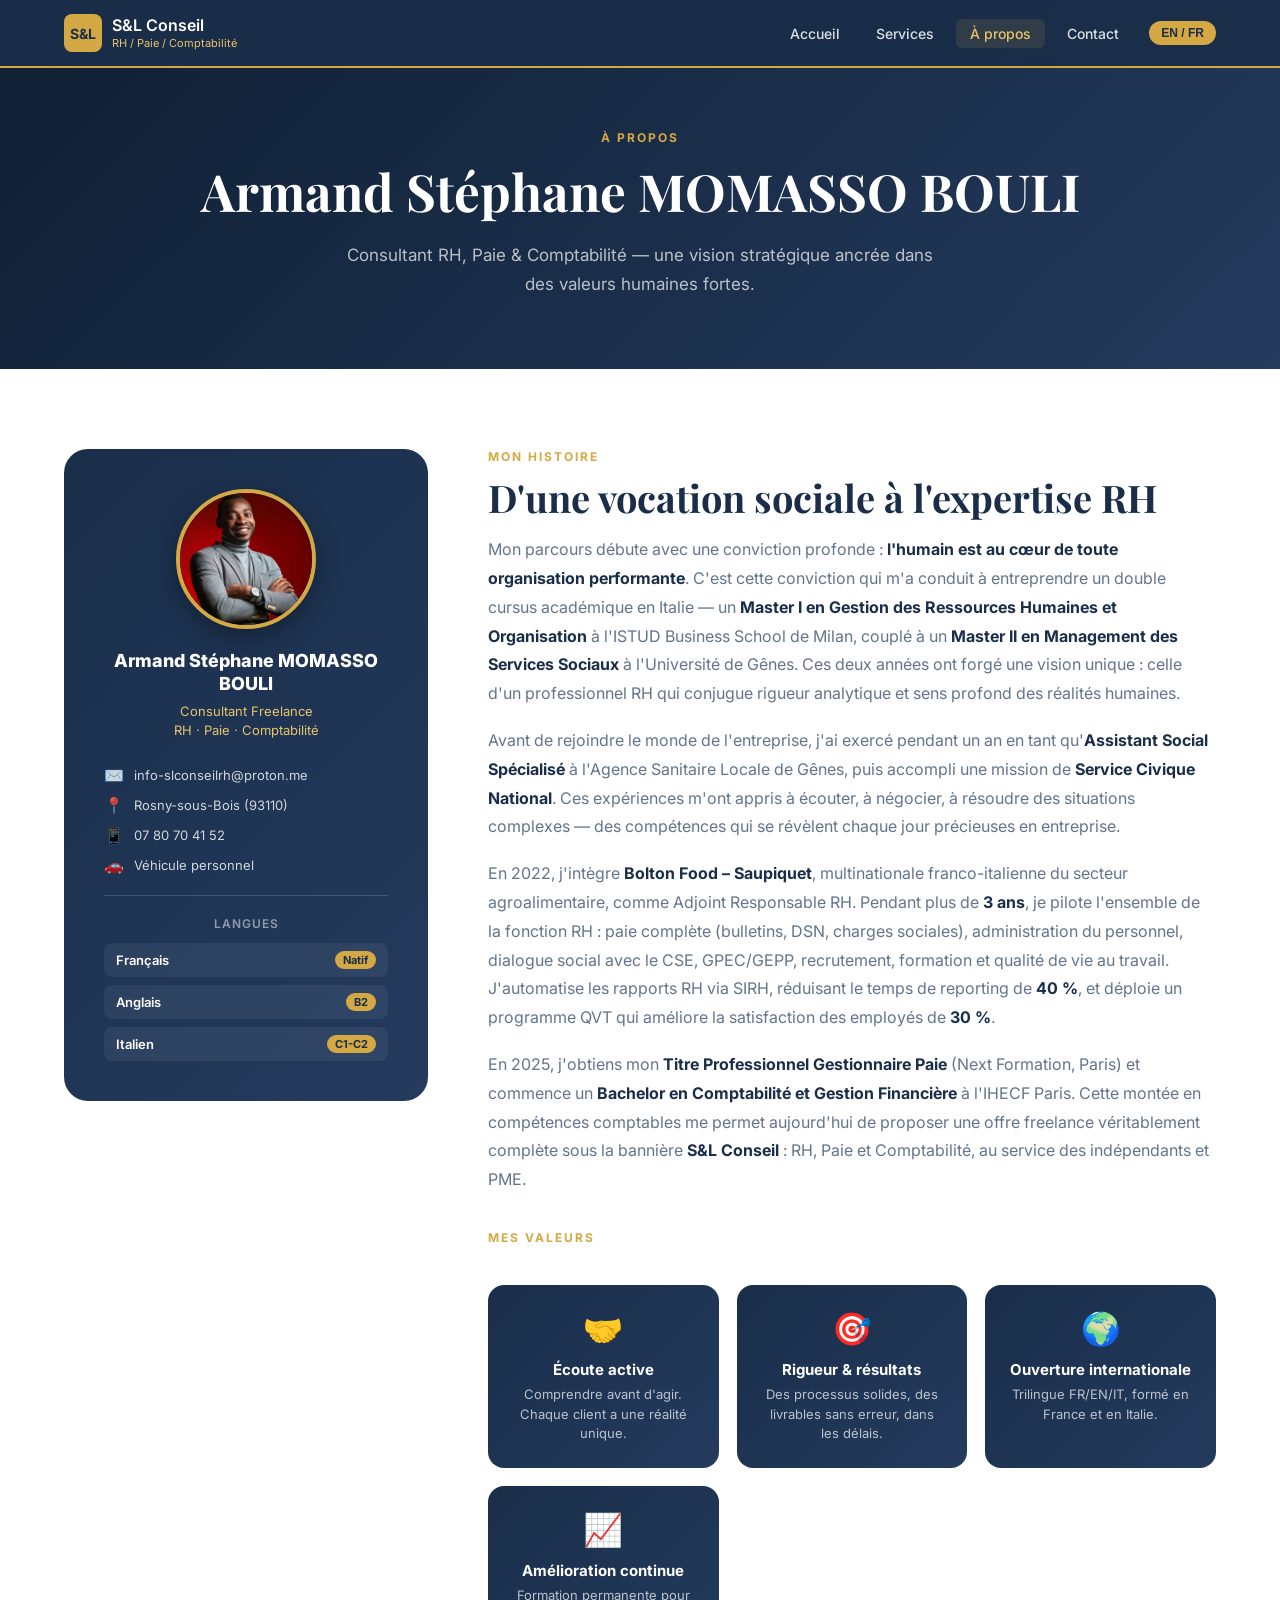
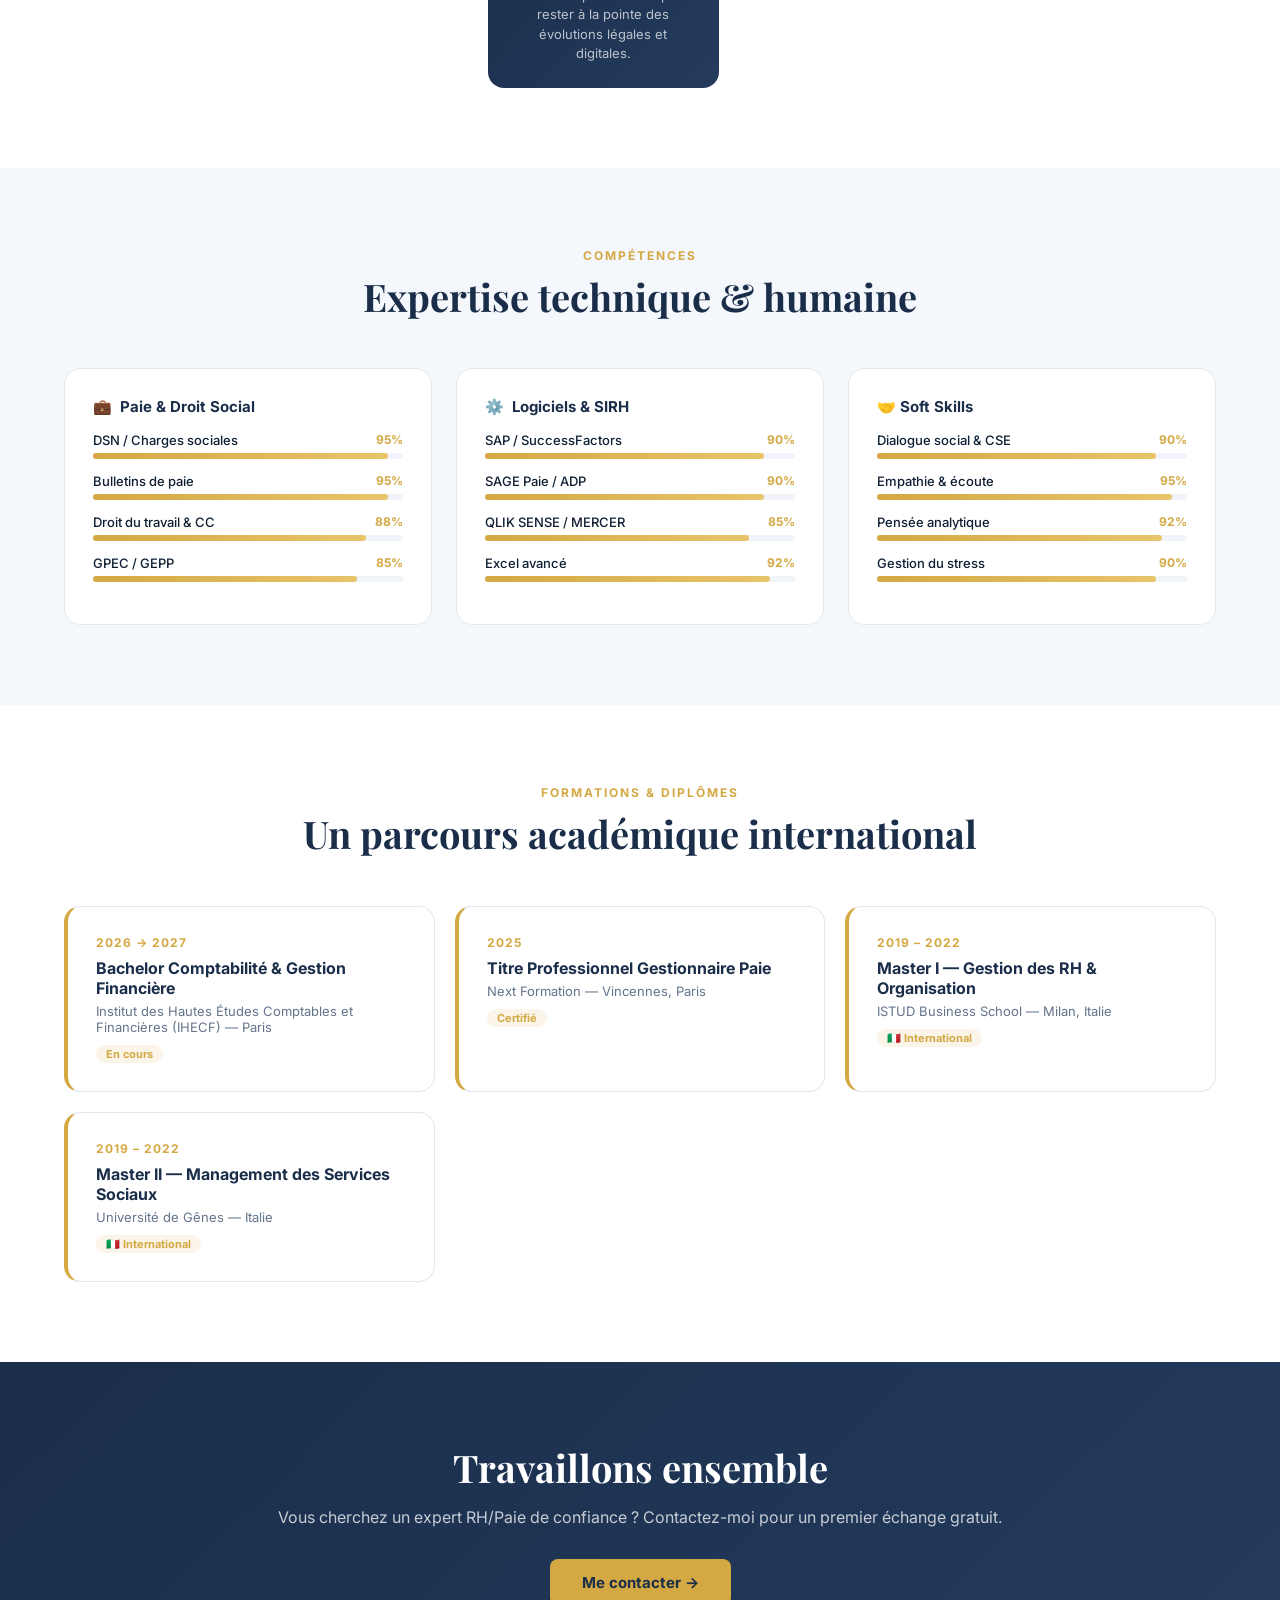
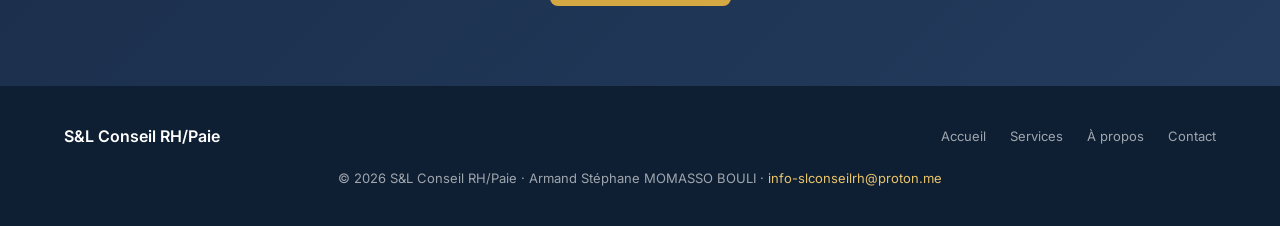
==== a-propos.html @ 19cf4765 "✅ Vérification Google Search Console ajoutée" ====
<!DOCTYPE html>
<html lang="fr">
<head>
  <meta charset="UTF-8" />
  <meta name="viewport" content="width=device-width, initial-scale=1.0" />
  <title>À Propos – Armand Stéphane MOMASSO BOULI | S&L Conseil RH/Paie</title>
  <meta name="description" content="Armand Stéphane MOMASSO BOULI, consultant freelance RH et Paie basé à Rosny-sous-Bois. Parcours international, expertise SIRH, gestion sociale et dialogue syndical. Disponible pour PME et indépendants." />
  <meta name="keywords" content="Armand Stéphane MOMASSO BOULI, consultant RH freelance, expert paie, SIRH, dialogue social, CSE, gestion RH, Rosny-sous-Bois, Île-de-France" />
  <meta name="author" content="Armand Stéphane MOMASSO BOULI" />
    <meta name="google-site-verification" content="6OkVMW998DL7Skp7Ol39t3DmgtOdneUFL4Z6uISbE0w" />
  <meta name="robots" content="index, follow" />
  <link rel="canonical" href="https://sl-conseil-rh-paie.vercel.app/a-propos.html" />
  <meta property="og:title" content="À Propos – Armand Stéphane MOMASSO BOULI | S&L Conseil RH/Paie" />
  <meta property="og:description" content="Consultant freelance RH et Paie, parcours international, expert SIRH et gestion sociale pour PME et indépendants en Île-de-France." />
  <meta property="og:type" content="profile" />
  <meta property="og:url" content="https://sl-conseil-rh-paie.vercel.app/a-propos.html" />
  <meta property="og:locale" content="fr_FR" />
  <link rel="icon" type="image/svg+xml" href="[data-uri]" />
  <link rel="shortcut icon" href="[data-uri]" />
  <link rel="preconnect" href="https://fonts.googleapis.com" />
  <link href="https://fonts.googleapis.com/css2?family=Inter:wght@300;400;500;600;700&family=Playfair+Display:wght@700&display=swap" rel="stylesheet" />
  <style>
    :root {
      --navy:  #1a2e4a; --navy2: #243b5e;
      --gold:  #d4a843; --gold2: #e8c46a;
      --white: #ffffff; --light: #f4f7fb;
      --gray:  #64748b; --dark:  #0f1f33;
    }
    * { margin: 0; padding: 0; box-sizing: border-box; }
    body { font-family: 'Inter', sans-serif; color: var(--dark); background: var(--white); }

    nav {
      position: fixed; top: 0; width: 100%; z-index: 100;
      background: rgba(26,46,74,0.97); backdrop-filter: blur(8px);
      display: flex; align-items: center; justify-content: space-between;
      padding: 0 5%; height: 68px; border-bottom: 2px solid var(--gold);
    }
    .logo { display: flex; align-items: center; gap: 10px; text-decoration: none; }
    .logo-icon {
      width: 38px; height: 38px; background: var(--gold); border-radius: 8px;
      display: flex; align-items: center; justify-content: center;
      font-weight: 700; font-size: 14px; color: var(--navy);
    }
    .logo-text { color: var(--white); font-size: 16px; font-weight: 600; line-height: 1.2; }
    .logo-sub  { color: var(--gold2); font-size: 11px; }
    nav ul { list-style: none; display: flex; gap: 8px; align-items: center; }
    nav ul a {
      color: rgba(255,255,255,0.85); text-decoration: none;
      font-size: 14px; font-weight: 500; padding: 6px 14px; border-radius: 6px; transition: all 0.2s;
    }
    nav ul a:hover, nav ul a.active { color: var(--gold2); background: rgba(212,168,67,0.12); }
    .lang-btn {
      background: var(--gold); color: var(--navy); border: none;
      padding: 5px 12px; border-radius: 20px; font-size: 12px; font-weight: 700;
      cursor: pointer; margin-left: 8px;
    }
    .lang-btn:hover { background: var(--gold2); }

    .page-hero {
      background: linear-gradient(135deg, var(--dark) 0%, var(--navy2) 100%);
      padding: 130px 5% 70px; text-align: center;
    }
    .page-hero-label { color: var(--gold); font-size: 12px; font-weight: 700; letter-spacing: 2px; text-transform: uppercase; margin-bottom: 12px; }
    .page-hero h1 { font-family: 'Playfair Display', serif; font-size: clamp(32px,4vw,52px); color: var(--white); margin-bottom: 16px; }
    .page-hero p  { color: rgba(255,255,255,0.7); font-size: 17px; max-width: 600px; margin: 0 auto; line-height: 1.7; }

    section { padding: 80px 5%; }
    .section-inner { max-width: 1200px; margin: 0 auto; }
    .section-label { color: var(--gold); font-size: 12px; font-weight: 700; letter-spacing: 2px; text-transform: uppercase; margin-bottom: 10px; }
    .section-title { font-family: 'Playfair Display', serif; font-size: clamp(26px,3vw,38px); color: var(--navy); margin-bottom: 14px; line-height: 1.25; }

    /* PROFILE */
    .profile-grid { display: grid; grid-template-columns: 1fr 2fr; gap: 60px; align-items: start; }
    .profile-card {
      background: linear-gradient(135deg, var(--navy), var(--navy2));
      border-radius: 24px; padding: 40px; color: white; text-align: center;
      position: sticky; top: 90px;
    }
    .profile-photo {
      width: 140px; height: 140px; border-radius: 50%;
      object-fit: cover; object-position: top;
      border: 4px solid var(--gold);
      margin: 0 auto 20px; display: block;
      box-shadow: 0 8px 24px rgba(0,0,0,0.35);
    }
    .profile-name { font-size: 18px; font-weight: 800; margin-bottom: 6px; line-height: 1.3; }
    .profile-title { color: var(--gold2); font-size: 13px; margin-bottom: 24px; line-height: 1.5; }
    .contact-item { display: flex; align-items: center; gap: 10px; font-size: 13px; color: rgba(255,255,255,0.8); margin-bottom: 10px; text-align: left; }
    .contact-icon { font-size: 16px; flex-shrink: 0; }
    .divider { border: none; border-top: 1px solid rgba(255,255,255,0.15); margin: 20px 0; }
    .lang-badges { display: flex; flex-direction: column; gap: 8px; }
    .lang-badge { display: flex; justify-content: space-between; align-items: center; background: rgba(255,255,255,0.06); border-radius: 8px; padding: 8px 12px; }
    .lang-name { font-size: 13px; font-weight: 600; }
    .lang-level { font-size: 11px; background: var(--gold); color: var(--navy); padding: 2px 8px; border-radius: 10px; font-weight: 700; }

    /* PARCOURS */
    .bio { font-size: 16px; color: var(--gray); line-height: 1.8; margin-bottom: 36px; }
    .bio strong { color: var(--navy); }
    .bio p { margin-bottom: 18px; }

    .parcours-cards { display: grid; grid-template-columns: 1fr 1fr; gap: 20px; margin-bottom: 36px; }
    .pc-item {
      background: var(--light); border-radius: 14px; padding: 22px;
      border: 1px solid #e2e8f0; border-left: 4px solid var(--gold);
      transition: all 0.3s;
    }
    .pc-item:hover { transform: translateY(-3px); box-shadow: 0 10px 28px rgba(26,46,74,0.1); }
    .pc-year { font-size: 12px; color: var(--gold); font-weight: 700; text-transform: uppercase; letter-spacing: 1px; margin-bottom: 6px; }
    .pc-role { font-size: 15px; font-weight: 700; color: var(--navy); margin-bottom: 4px; }
    .pc-company { font-size: 13px; color: var(--gray); margin-bottom: 10px; }
    .pc-points { list-style: none; }
    .pc-points li { font-size: 13px; color: var(--gray); line-height: 1.6; padding: 3px 0; display: flex; gap: 8px; }
    .pc-points li::before { content: "✦"; color: var(--gold); flex-shrink: 0; font-size: 10px; margin-top: 4px; }
    .pc-tags { display: flex; flex-wrap: wrap; gap: 6px; margin-top: 10px; }
    .pc-tag { background: rgba(26,46,74,0.07); color: var(--navy); padding: 3px 10px; border-radius: 10px; font-size: 11px; font-weight: 600; }

    /* VALEURS */
    .valeurs-grid { display: grid; grid-template-columns: repeat(auto-fit, minmax(200px,1fr)); gap: 18px; margin-top: 40px; }
    .valeur-card {
      background: linear-gradient(135deg, var(--navy), var(--navy2));
      border-radius: 16px; padding: 24px; color: white; text-align: center;
    }
    .valeur-icon { font-size: 32px; margin-bottom: 12px; }
    .valeur-title { font-size: 15px; font-weight: 700; margin-bottom: 6px; }
    .valeur-desc { font-size: 13px; color: rgba(255,255,255,0.7); line-height: 1.5; }

    /* SKILLS */
    .skills-section { background: var(--light); }
    .skills-grid { display: grid; grid-template-columns: repeat(auto-fit, minmax(260px,1fr)); gap: 24px; margin-top: 48px; }
    .skill-group { background: var(--white); border-radius: 16px; padding: 28px; border: 1px solid #e2e8f0; }
    .sg-title { font-size: 15px; font-weight: 700; color: var(--navy); margin-bottom: 16px; display: flex; align-items: center; gap: 8px; }
    .skill-item { margin-bottom: 14px; }
    .skill-name { font-size: 13px; font-weight: 500; color: var(--dark); margin-bottom: 5px; display: flex; justify-content: space-between; }
    .skill-pct  { font-size: 12px; color: var(--gold); font-weight: 700; }
    .skill-bar-wrap { background: #f0f4f8; border-radius: 6px; height: 6px; }
    .skill-bar { height: 6px; border-radius: 6px; background: linear-gradient(90deg, var(--gold), var(--gold2)); }

    /* EDUCATION */
    .edu-grid { display: grid; grid-template-columns: repeat(auto-fit, minmax(300px,1fr)); gap: 20px; margin-top: 48px; }
    .edu-card {
      background: var(--white); border-radius: 16px; padding: 28px;
      border: 1px solid #e2e8f0; border-left: 4px solid var(--gold); transition: all 0.3s;
    }
    .edu-card:hover { box-shadow: 0 12px 32px rgba(26,46,74,0.1); transform: translateY(-3px); }
    .edu-date   { font-size: 12px; color: var(--gold); font-weight: 700; text-transform: uppercase; letter-spacing: 1px; margin-bottom: 8px; }
    .edu-degree { font-size: 16px; font-weight: 700; color: var(--navy); margin-bottom: 5px; }
    .edu-school { font-size: 13px; color: var(--gray); }
    .edu-badge  { display: inline-block; margin-top: 10px; background: rgba(212,168,67,0.12); color: var(--gold); padding: 2px 10px; border-radius: 10px; font-size: 11px; font-weight: 700; }

    .cta-band { background: linear-gradient(135deg, var(--navy), var(--navy2)); text-align: center; padding: 80px 5%; }
    .cta-band h2 { font-family: 'Playfair Display', serif; font-size: clamp(26px,3vw,38px); color: var(--white); margin-bottom: 14px; }
    .cta-band p  { color: rgba(255,255,255,0.75); font-size: 16px; margin-bottom: 32px; }
    .btn-primary { background: var(--gold); color: var(--navy); padding: 14px 32px; border-radius: 8px; font-weight: 700; font-size: 15px; text-decoration: none; transition: all 0.2s; display: inline-block; }
    .btn-primary:hover { background: var(--gold2); transform: translateY(-2px); }

    footer { background: var(--dark); color: rgba(255,255,255,0.6); padding: 40px 5%; text-align: center; font-size: 13px; }
    footer a { color: var(--gold2); text-decoration: none; }
    .footer-top { display: flex; justify-content: space-between; align-items: center; flex-wrap: wrap; gap: 16px; margin-bottom: 24px; }
    .footer-links { display: flex; gap: 24px; }
    .footer-links a { color: rgba(255,255,255,0.6); text-decoration: none; transition: color 0.2s; }
    .footer-links a:hover { color: var(--gold2); }

    body.en [data-fr] { display: none; }
    body.fr [data-en] { display: none; }

    @media (max-width: 768px) {
      .profile-grid { grid-template-columns: 1fr; }
      .profile-card { position: static; }
      .parcours-cards { grid-template-columns: 1fr; }
      nav ul { gap: 2px; }
      nav ul a { font-size: 12px; padding: 5px 8px; }
    }
  </style>
</head>
<body class="fr">

<nav>
  <a href="index.html" class="logo">
    <div class="logo-icon">S&L</div>
    <div>
      <div class="logo-text">S&L Conseil</div>
      <div class="logo-sub">RH / Paie / Comptabilité</div>
    </div>
  </a>
  <ul>
    <li><a href="index.html"><span data-fr>Accueil</span><span data-en>Home</span></a></li>
    <li><a href="services.html">Services</a></li>
    <li><a href="a-propos.html" class="active"><span data-fr>À propos</span><span data-en>About</span></a></li>
    <li><a href="contact.html">Contact</a></li>
    <li><button class="lang-btn" onclick="toggleLang()">EN / FR</button></li>
  </ul>
</nav>

<div class="page-hero">
  <div class="page-hero-label"><span data-fr>À propos</span><span data-en>About</span></div>
  <h1>Armand Stéphane MOMASSO BOULI</h1>
  <p>
    <span data-fr>Consultant RH, Paie & Comptabilité — une vision stratégique ancrée dans des valeurs humaines fortes.</span>
    <span data-en>HR, Payroll & Accounting Consultant — a strategic vision grounded in strong human values.</span>
  </p>
</div>

<!-- PROFIL + PARCOURS -->
<section>
  <div class="section-inner">
    <div class="profile-grid">

      <!-- CARTE PROFIL -->
      <div class="profile-card">
        <img src="[data-uri]" alt="Armand Stéphane MOMASSO BOULI" class="profile-photo" />
        <div class="profile-name">Armand Stéphane MOMASSO BOULI</div>
        <div class="profile-title">
          <span data-fr>Consultant Freelance<br/>RH · Paie · Comptabilité</span>
          <span data-en>Freelance Consultant<br/>HR · Payroll · Accounting</span>
        </div>
        <div class="contact-item"><span class="contact-icon">✉️</span>info-slconseilrh@proton.me</div>
        <div class="contact-item"><span class="contact-icon">📍</span>Rosny-sous-Bois (93110)</div>
        <div class="contact-item"><span class="contact-icon">📱</span>07 80 70 41 52</div>
        <div class="contact-item"><span class="contact-icon">🚗</span><span data-fr>Véhicule personnel</span><span data-en>Own vehicle</span></div>
        <hr class="divider"/>
        <div style="font-size:12px; color:rgba(255,255,255,0.5); margin-bottom:12px; font-weight:600; letter-spacing:1px; text-transform:uppercase;">
          <span data-fr>Langues</span><span data-en>Languages</span>
        </div>
        <div class="lang-badges">
          <div class="lang-badge"><span class="lang-name">Français</span><span class="lang-level">Natif</span></div>
          <div class="lang-badge"><span class="lang-name">Anglais</span><span class="lang-level">B2</span></div>
          <div class="lang-badge"><span class="lang-name">Italien</span><span class="lang-level">C1-C2</span></div>
        </div>
      </div>

      <!-- CONTENU DROIT -->
      <div>
        <div class="section-label"><span data-fr>Mon histoire</span><span data-en>My story</span></div>
        <h2 class="section-title">
          <span data-fr>D'une vocation sociale à l'expertise RH</span>
          <span data-en>From a social vocation to HR expertise</span>
        </h2>

        <div class="bio">
          <span data-fr>
            <p>Mon parcours débute avec une conviction profonde : <strong>l'humain est au cœur de toute organisation performante</strong>. C'est cette conviction qui m'a conduit à entreprendre un double cursus académique en Italie — un <strong>Master I en Gestion des Ressources Humaines et Organisation</strong> à l'ISTUD Business School de Milan, couplé à un <strong>Master II en Management des Services Sociaux</strong> à l'Université de Gênes. Ces deux années ont forgé une vision unique : celle d'un professionnel RH qui conjugue rigueur analytique et sens profond des réalités humaines.</p>
            <p>Avant de rejoindre le monde de l'entreprise, j'ai exercé pendant un an en tant qu'<strong>Assistant Social Spécialisé</strong> à l'Agence Sanitaire Locale de Gênes, puis accompli une mission de <strong>Service Civique National</strong>. Ces expériences m'ont appris à écouter, à négocier, à résoudre des situations complexes — des compétences qui se révèlent chaque jour précieuses en entreprise.</p>
            <p>En 2022, j'intègre <strong>Bolton Food – Saupiquet</strong>, multinationale franco-italienne du secteur agroalimentaire, comme Adjoint Responsable RH. Pendant plus de <strong>3 ans</strong>, je pilote l'ensemble de la fonction RH : paie complète (bulletins, DSN, charges sociales), administration du personnel, dialogue social avec le CSE, GPEC/GEPP, recrutement, formation et qualité de vie au travail. J'automatise les rapports RH via SIRH, réduisant le temps de reporting de <strong>40 %</strong>, et déploie un programme QVT qui améliore la satisfaction des employés de <strong>30 %</strong>.</p>
            <p>En 2025, j'obtiens mon <strong>Titre Professionnel Gestionnaire Paie</strong> (Next Formation, Paris) et commence un <strong>Bachelor en Comptabilité et Gestion Financière</strong> à l'IHECF Paris. Cette montée en compétences comptables me permet aujourd'hui de proposer une offre freelance véritablement complète sous la bannière <strong>S&L Conseil</strong> : RH, Paie et Comptabilité, au service des indépendants et PME.</p>
          </span>
          <span data-en>
            <p>My journey begins with a deep conviction: <strong>people are at the heart of every high-performing organisation</strong>. This belief led me to pursue a dual academic programme in Italy — a <strong>Master I in Human Resources Management and Organisation</strong> at ISTUD Business School in Milan, alongside a <strong>Master II in Social Services Management</strong> at the University of Genoa. These years forged a unique perspective: that of an HR professional who combines analytical rigour with a profound understanding of human realities.</p>
            <p>Before entering the corporate world, I spent a year as a <strong>Specialised Social Worker</strong> at the Local Health Agency in Genoa, then completed a <strong>National Civil Service</strong> mission. These experiences taught me to listen, negotiate and resolve complex situations — skills that prove invaluable every day in business.</p>
            <p>In 2022, I joined <strong>Bolton Food – Saupiquet</strong>, a Franco-Italian food industry multinational, as Deputy HR Manager. For over <strong>3 years</strong>, I oversaw the full HR function: payroll (payslips, DSN, social charges), HR administration, social dialogue with the CSE, GPEC/GEPP, recruitment, training and quality of work life. I automated HR reports via HRIS, reducing reporting time by <strong>40%</strong>, and deployed a QWL programme that improved employee satisfaction by <strong>30%</strong>.</p>
            <p>In 2025, I obtained my <strong>Professional Payroll Manager Title</strong> (Next Formation, Paris) and began a <strong>Bachelor in Accounting and Financial Management</strong> at IHECF Paris. This accounting expertise now enables me to offer a truly comprehensive freelance service under the <strong>S&L Conseil</strong> banner: HR, Payroll and Accounting, at the service of independents and SMEs.</p>
          </span>
        </div>

        <!-- VALEURS -->
        <div class="section-label" style="margin-bottom:16px;"><span data-fr>Mes valeurs</span><span data-en>My values</span></div>
        <div class="valeurs-grid">
          <div class="valeur-card">
            <div class="valeur-icon">🤝</div>
            <div class="valeur-title"><span data-fr>Écoute active</span><span data-en>Active listening</span></div>
            <div class="valeur-desc"><span data-fr>Comprendre avant d'agir. Chaque client a une réalité unique.</span><span data-en>Understand before acting. Every client has a unique reality.</span></div>
          </div>
          <div class="valeur-card">
            <div class="valeur-icon">🎯</div>
            <div class="valeur-title"><span data-fr>Rigueur & résultats</span><span data-en>Rigour & results</span></div>
            <div class="valeur-desc"><span data-fr>Des processus solides, des livrables sans erreur, dans les délais.</span><span data-en>Robust processes, error-free deliverables, on time.</span></div>
          </div>
          <div class="valeur-card">
            <div class="valeur-icon">🌍</div>
            <div class="valeur-title"><span data-fr>Ouverture internationale</span><span data-en>International openness</span></div>
            <div class="valeur-desc"><span data-fr>Trilingue FR/EN/IT, formé en France et en Italie.</span><span data-en>Trilingual FR/EN/IT, trained in France and Italy.</span></div>
          </div>
          <div class="valeur-card">
            <div class="valeur-icon">📈</div>
            <div class="valeur-title"><span data-fr>Amélioration continue</span><span data-en>Continuous improvement</span></div>
            <div class="valeur-desc"><span data-fr>Formation permanente pour rester à la pointe des évolutions légales et digitales.</span><span data-en>Ongoing training to stay ahead of legal and digital developments.</span></div>
          </div>
        </div>
      </div>
    </div>
  </div>
</section>

<!-- COMPÉTENCES -->
<section class="skills-section">
  <div class="section-inner">
    <div style="text-align:center; margin-bottom:0;">
      <div class="section-label"><span data-fr>Compétences</span><span data-en>Skills</span></div>
      <h2 class="section-title" style="text-align:center;">
        <span data-fr>Expertise technique & humaine</span>
        <span data-en>Technical & human expertise</span>
      </h2>
    </div>
    <div class="skills-grid">
      <div class="skill-group">
        <div class="sg-title">💼 <span data-fr>Paie & Droit Social</span><span data-en>Payroll & Labour Law</span></div>
        <div class="skill-item">
          <div class="skill-name"><span>DSN / Charges sociales</span><span class="skill-pct">95%</span></div>
          <div class="skill-bar-wrap"><div class="skill-bar" style="width:95%"></div></div>
        </div>
        <div class="skill-item">
          <div class="skill-name"><span><span data-fr>Bulletins de paie</span><span data-en>Payslips</span></span><span class="skill-pct">95%</span></div>
          <div class="skill-bar-wrap"><div class="skill-bar" style="width:95%"></div></div>
        </div>
        <div class="skill-item">
          <div class="skill-name"><span><span data-fr>Droit du travail & CC</span><span data-en>Labour law & CBA</span></span><span class="skill-pct">88%</span></div>
          <div class="skill-bar-wrap"><div class="skill-bar" style="width:88%"></div></div>
        </div>
        <div class="skill-item">
          <div class="skill-name"><span>GPEC / GEPP</span><span class="skill-pct">85%</span></div>
          <div class="skill-bar-wrap"><div class="skill-bar" style="width:85%"></div></div>
        </div>
      </div>
      <div class="skill-group">
        <div class="sg-title">⚙️ <span data-fr>Logiciels & SIRH</span><span data-en>Software & HRIS</span></div>
        <div class="skill-item">
          <div class="skill-name"><span>SAP / SuccessFactors</span><span class="skill-pct">90%</span></div>
          <div class="skill-bar-wrap"><div class="skill-bar" style="width:90%"></div></div>
        </div>
        <div class="skill-item">
          <div class="skill-name"><span>SAGE Paie / ADP</span><span class="skill-pct">90%</span></div>
          <div class="skill-bar-wrap"><div class="skill-bar" style="width:90%"></div></div>
        </div>
        <div class="skill-item">
          <div class="skill-name"><span>QLIK SENSE / MERCER</span><span class="skill-pct">85%</span></div>
          <div class="skill-bar-wrap"><div class="skill-bar" style="width:85%"></div></div>
        </div>
        <div class="skill-item">
          <div class="skill-name"><span>Excel <span data-fr>avancé</span><span data-en>advanced</span></span><span class="skill-pct">92%</span></div>
          <div class="skill-bar-wrap"><div class="skill-bar" style="width:92%"></div></div>
        </div>
      </div>
      <div class="skill-group">
        <div class="sg-title">🤝 Soft Skills</div>
        <div class="skill-item">
          <div class="skill-name"><span><span data-fr>Dialogue social & CSE</span><span data-en>Social dialogue & CSE</span></span><span class="skill-pct">90%</span></div>
          <div class="skill-bar-wrap"><div class="skill-bar" style="width:90%"></div></div>
        </div>
        <div class="skill-item">
          <div class="skill-name"><span><span data-fr>Empathie & écoute</span><span data-en>Empathy & listening</span></span><span class="skill-pct">95%</span></div>
          <div class="skill-bar-wrap"><div class="skill-bar" style="width:95%"></div></div>
        </div>
        <div class="skill-item">
          <div class="skill-name"><span><span data-fr>Pensée analytique</span><span data-en>Analytical thinking</span></span><span class="skill-pct">92%</span></div>
          <div class="skill-bar-wrap"><div class="skill-bar" style="width:92%"></div></div>
        </div>
        <div class="skill-item">
          <div class="skill-name"><span><span data-fr>Gestion du stress</span><span data-en>Stress management</span></span><span class="skill-pct">90%</span></div>
          <div class="skill-bar-wrap"><div class="skill-bar" style="width:90%"></div></div>
        </div>
      </div>
    </div>
  </div>
</section>

<!-- FORMATIONS -->
<section>
  <div class="section-inner">
    <div style="text-align:center; margin-bottom:0;">
      <div class="section-label"><span data-fr>Formations & Diplômes</span><span data-en>Education & Qualifications</span></div>
      <h2 class="section-title" style="text-align:center;">
        <span data-fr>Un parcours académique international</span>
        <span data-en>An international academic background</span>
      </h2>
    </div>
    <div class="edu-grid">
      <div class="edu-card">
        <div class="edu-date">2026 → 2027</div>
        <div class="edu-degree"><span data-fr>Bachelor Comptabilité & Gestion Financière</span><span data-en>Bachelor in Accounting & Financial Management</span></div>
        <div class="edu-school">Institut des Hautes Études Comptables et Financières (IHECF) — Paris</div>
        <div class="edu-badge"><span data-fr>En cours</span><span data-en>In progress</span></div>
      </div>
      <div class="edu-card">
        <div class="edu-date">2025</div>
        <div class="edu-degree"><span data-fr>Titre Professionnel Gestionnaire Paie</span><span data-en>Professional Payroll Manager Title</span></div>
        <div class="edu-school">Next Formation — Vincennes, Paris</div>
        <div class="edu-badge"><span data-fr>Certifié</span><span data-en>Certified</span></div>
      </div>
      <div class="edu-card">
        <div class="edu-date">2019 – 2022</div>
        <div class="edu-degree"><span data-fr>Master I — Gestion des RH & Organisation</span><span data-en>Master I — HR Management & Organisation</span></div>
        <div class="edu-school">ISTUD Business School — Milan, Italie</div>
        <div class="edu-badge">🇮🇹 International</div>
      </div>
      <div class="edu-card">
        <div class="edu-date">2019 – 2022</div>
        <div class="edu-degree"><span data-fr>Master II — Management des Services Sociaux</span><span data-en>Master II — Social Services Management</span></div>
        <div class="edu-school"><span data-fr>Université de Gênes — Italie</span><span data-en>University of Genoa — Italy</span></div>
        <div class="edu-badge">🇮🇹 International</div>
      </div>
    </div>
  </div>
</section>

<div class="cta-band">
  <h2><span data-fr>Travaillons ensemble</span><span data-en>Let's work together</span></h2>
  <p><span data-fr>Vous cherchez un expert RH/Paie de confiance ? Contactez-moi pour un premier échange gratuit.</span><span data-en>Looking for a trusted HR/Payroll expert? Contact me for a free initial consultation.</span></p>
  <a href="contact.html" class="btn-primary"><span data-fr>Me contacter →</span><span data-en>Contact me →</span></a>
</div>

<footer>
  <div class="section-inner" style="max-width:1200px; margin:0 auto;">
    <div class="footer-top">
      <div style="color:var(--white); font-weight:600; font-size:16px;">S&L Conseil RH/Paie</div>
      <div class="footer-links">
        <a href="index.html"><span data-fr>Accueil</span><span data-en>Home</span></a>
        <a href="services.html">Services</a>
        <a href="a-propos.html"><span data-fr>À propos</span><span data-en>About</span></a>
        <a href="contact.html">Contact</a>
      </div>
    </div>
    <div>© 2026 S&L Conseil RH/Paie · Armand Stéphane MOMASSO BOULI · <a href="mailto:info-slconseilrh@proton.me">info-slconseilrh@proton.me</a></div>
  </div>
</footer>

<script>
  function toggleLang() {
    document.body.classList.toggle('en');
    document.body.classList.toggle('fr');
  }
</script>
</body>
</html>
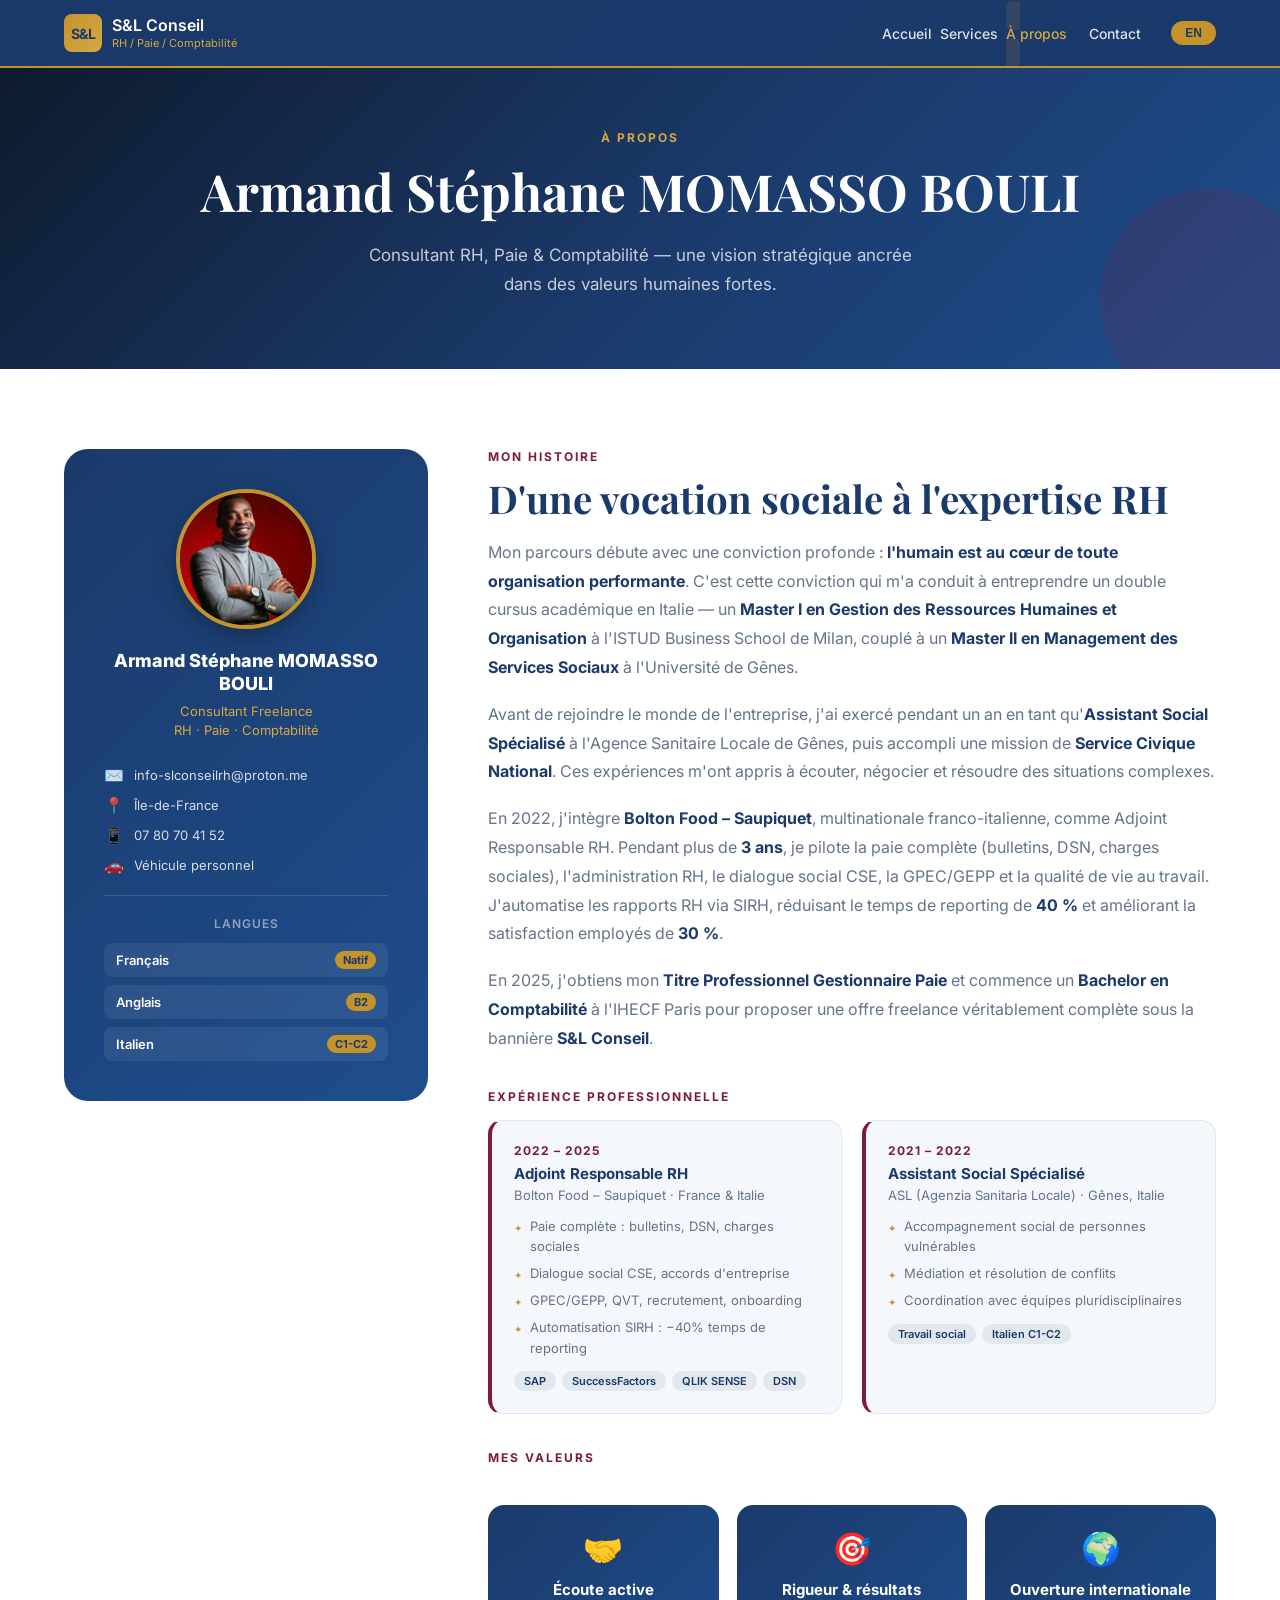
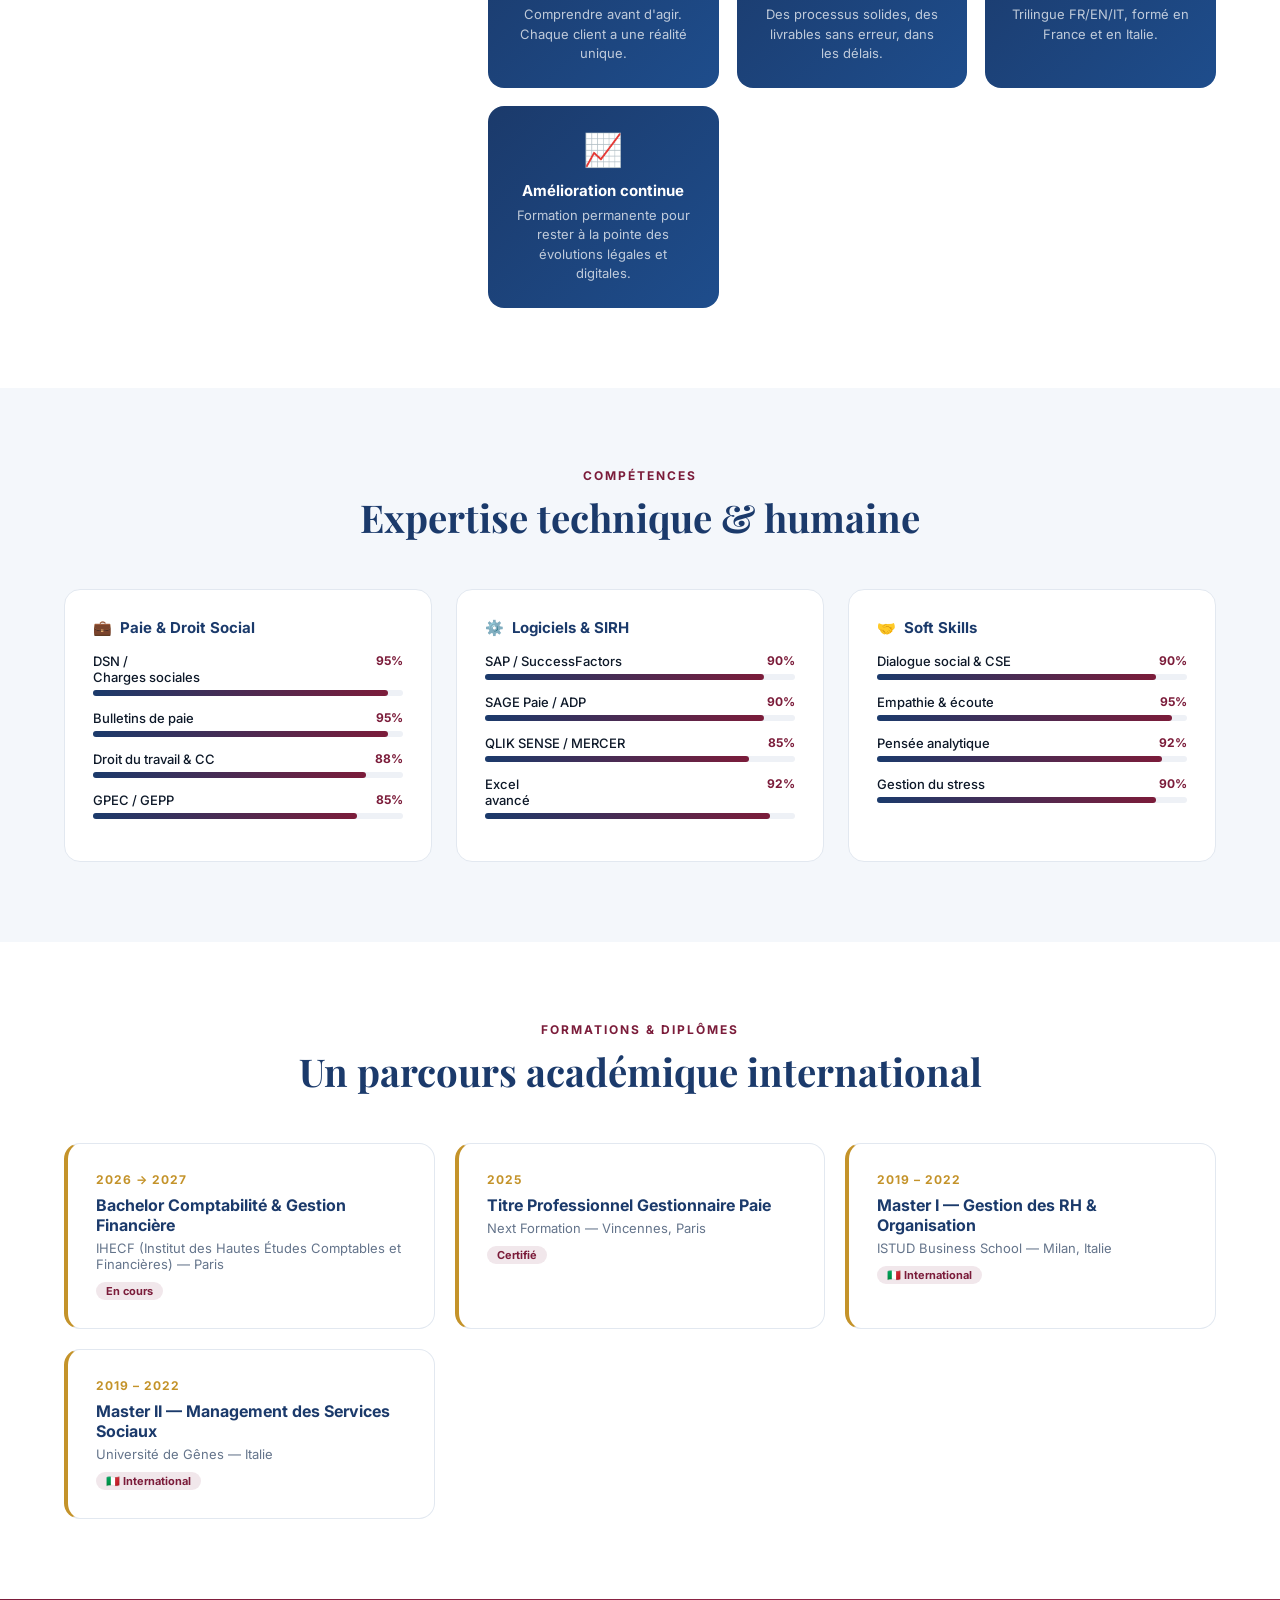
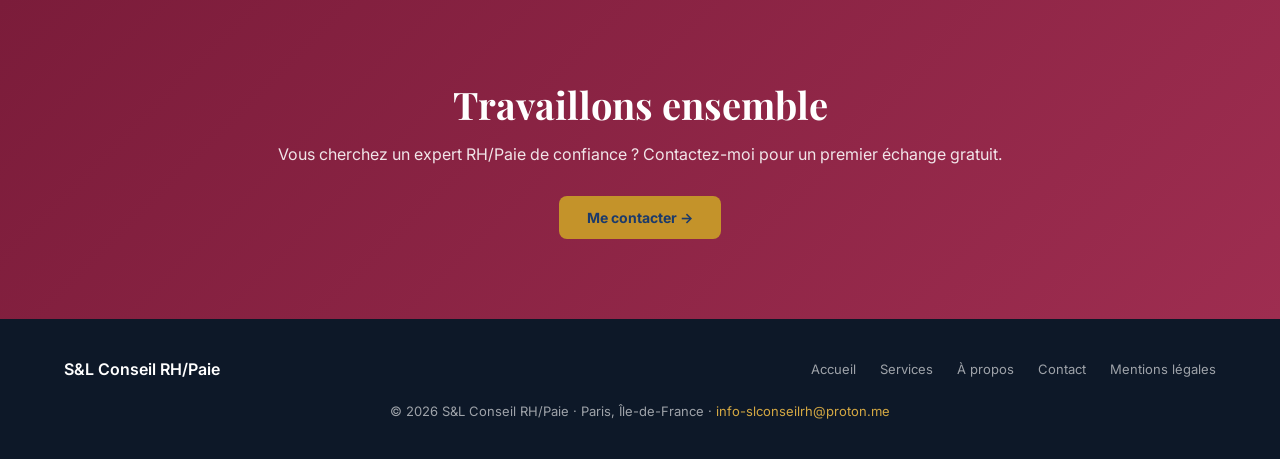
==== commit f6954a4b: "Refonte complète : palette bleu/bordeaux/or, architecture CSS/JS partagée - Nouvelle palette profess" ====
--- a/a-propos.html
+++ b/a-propos.html
@@ -4,76 +4,29 @@
   <meta charset="UTF-8" />
   <meta name="viewport" content="width=device-width, initial-scale=1.0" />
   <title>À Propos – Armand Stéphane MOMASSO BOULI | S&L Conseil RH/Paie</title>
-  <meta name="description" content="Armand Stéphane MOMASSO BOULI, consultant freelance RH et Paie basé à Rosny-sous-Bois. Parcours international, expertise SIRH, gestion sociale et dialogue syndical. Disponible pour PME et indépendants." />
-  <meta name="keywords" content="Armand Stéphane MOMASSO BOULI, consultant RH freelance, expert paie, SIRH, dialogue social, CSE, gestion RH, Rosny-sous-Bois, Île-de-France" />
+  <meta name="description" content="Armand Stéphane MOMASSO BOULI, consultant freelance RH et Paie basé en Île-de-France. Parcours international, expertise SIRH, gestion sociale et dialogue syndical." />
+  <meta name="keywords" content="Armand Stéphane MOMASSO BOULI, consultant RH freelance, expert paie, SIRH, dialogue social, CSE, gestion RH, Île-de-France" />
   <meta name="author" content="Armand Stéphane MOMASSO BOULI" />
-    <meta name="google-site-verification" content="6OkVMW998DL7Skp7Ol39t3DmgtOdneUFL4Z6uISbE0w" />
+  <meta name="google-site-verification" content="6OkVMW998DL7Skp7Ol39t3DmgtOdneUFL4Z6uISbE0w" />
   <meta name="robots" content="index, follow" />
   <link rel="canonical" href="https://sl-conseil-rh-paie.vercel.app/a-propos.html" />
   <meta property="og:title" content="À Propos – Armand Stéphane MOMASSO BOULI | S&L Conseil RH/Paie" />
   <meta property="og:description" content="Consultant freelance RH et Paie, parcours international, expert SIRH et gestion sociale pour PME et indépendants en Île-de-France." />
   <meta property="og:type" content="profile" />
   <meta property="og:url" content="https://sl-conseil-rh-paie.vercel.app/a-propos.html" />
+  <meta property="og:image" content="https://sl-conseil-rh-paie.vercel.app/armand.jpg" />
   <meta property="og:locale" content="fr_FR" />
-  <link rel="icon" type="image/svg+xml" href="[data-uri]" />
-  <link rel="shortcut icon" href="[data-uri]" />
+  <link rel="icon" type="image/svg+xml" href="[data-uri]" />
   <link rel="preconnect" href="https://fonts.googleapis.com" />
+  <link rel="preconnect" href="https://fonts.gstatic.com" crossorigin />
   <link href="https://fonts.googleapis.com/css2?family=Inter:wght@300;400;500;600;700&family=Playfair+Display:wght@700&display=swap" rel="stylesheet" />
+  <link rel="stylesheet" href="style.css" />
   <style>
-    :root {
-      --navy:  #1a2e4a; --navy2: #243b5e;
-      --gold:  #d4a843; --gold2: #e8c46a;
-      --white: #ffffff; --light: #f4f7fb;
-      --gray:  #64748b; --dark:  #0f1f33;
-    }
-    * { margin: 0; padding: 0; box-sizing: border-box; }
-    body { font-family: 'Inter', sans-serif; color: var(--dark); background: var(--white); }
-
-    nav {
-      position: fixed; top: 0; width: 100%; z-index: 100;
-      background: rgba(26,46,74,0.97); backdrop-filter: blur(8px);
-      display: flex; align-items: center; justify-content: space-between;
-      padding: 0 5%; height: 68px; border-bottom: 2px solid var(--gold);
-    }
-    .logo { display: flex; align-items: center; gap: 10px; text-decoration: none; }
-    .logo-icon {
-      width: 38px; height: 38px; background: var(--gold); border-radius: 8px;
-      display: flex; align-items: center; justify-content: center;
-      font-weight: 700; font-size: 14px; color: var(--navy);
-    }
-    .logo-text { color: var(--white); font-size: 16px; font-weight: 600; line-height: 1.2; }
-    .logo-sub  { color: var(--gold2); font-size: 11px; }
-    nav ul { list-style: none; display: flex; gap: 8px; align-items: center; }
-    nav ul a {
-      color: rgba(255,255,255,0.85); text-decoration: none;
-      font-size: 14px; font-weight: 500; padding: 6px 14px; border-radius: 6px; transition: all 0.2s;
-    }
-    nav ul a:hover, nav ul a.active { color: var(--gold2); background: rgba(212,168,67,0.12); }
-    .lang-btn {
-      background: var(--gold); color: var(--navy); border: none;
-      padding: 5px 12px; border-radius: 20px; font-size: 12px; font-weight: 700;
-      cursor: pointer; margin-left: 8px;
-    }
-    .lang-btn:hover { background: var(--gold2); }
-
-    .page-hero {
-      background: linear-gradient(135deg, var(--dark) 0%, var(--navy2) 100%);
-      padding: 130px 5% 70px; text-align: center;
-    }
-    .page-hero-label { color: var(--gold); font-size: 12px; font-weight: 700; letter-spacing: 2px; text-transform: uppercase; margin-bottom: 12px; }
-    .page-hero h1 { font-family: 'Playfair Display', serif; font-size: clamp(32px,4vw,52px); color: var(--white); margin-bottom: 16px; }
-    .page-hero p  { color: rgba(255,255,255,0.7); font-size: 17px; max-width: 600px; margin: 0 auto; line-height: 1.7; }
-
-    section { padding: 80px 5%; }
-    .section-inner { max-width: 1200px; margin: 0 auto; }
-    .section-label { color: var(--gold); font-size: 12px; font-weight: 700; letter-spacing: 2px; text-transform: uppercase; margin-bottom: 10px; }
-    .section-title { font-family: 'Playfair Display', serif; font-size: clamp(26px,3vw,38px); color: var(--navy); margin-bottom: 14px; line-height: 1.25; }
-
-    /* PROFILE */
+    /* ── PROFIL ── */
     .profile-grid { display: grid; grid-template-columns: 1fr 2fr; gap: 60px; align-items: start; }
     .profile-card {
-      background: linear-gradient(135deg, var(--navy), var(--navy2));
-      border-radius: 24px; padding: 40px; color: white; text-align: center;
+      background: linear-gradient(135deg, var(--navy) 0%, var(--navy2) 100%);
+      border-radius: 24px; padding: 40px; color: var(--white); text-align: center;
       position: sticky; top: 90px;
     }
     .profile-photo {
@@ -81,94 +34,79 @@
       object-fit: cover; object-position: top;
       border: 4px solid var(--gold);
       margin: 0 auto 20px; display: block;
-      box-shadow: 0 8px 24px rgba(0,0,0,0.35);
-    }
-    .profile-name { font-size: 18px; font-weight: 800; margin-bottom: 6px; line-height: 1.3; }
+      box-shadow: 0 8px 24px rgba(0,0,0,0.3);
+    }
+    .profile-name  { font-size: 18px; font-weight: 800; margin-bottom: 6px; line-height: 1.3; }
     .profile-title { color: var(--gold2); font-size: 13px; margin-bottom: 24px; line-height: 1.5; }
-    .contact-item { display: flex; align-items: center; gap: 10px; font-size: 13px; color: rgba(255,255,255,0.8); margin-bottom: 10px; text-align: left; }
-    .contact-icon { font-size: 16px; flex-shrink: 0; }
-    .divider { border: none; border-top: 1px solid rgba(255,255,255,0.15); margin: 20px 0; }
-    .lang-badges { display: flex; flex-direction: column; gap: 8px; }
-    .lang-badge { display: flex; justify-content: space-between; align-items: center; background: rgba(255,255,255,0.06); border-radius: 8px; padding: 8px 12px; }
-    .lang-name { font-size: 13px; font-weight: 600; }
+    .contact-item  { display: flex; align-items: center; gap: 10px; font-size: 13px; color: rgba(255,255,255,0.82); margin-bottom: 10px; text-align: left; }
+    .contact-icon  { font-size: 16px; flex-shrink: 0; }
+    .divider       { border: none; border-top: 1px solid rgba(255,255,255,0.15); margin: 20px 0; }
+    .lang-badges   { display: flex; flex-direction: column; gap: 8px; }
+    .lang-badge {
+      display: flex; justify-content: space-between; align-items: center;
+      background: rgba(255,255,255,0.07); border-radius: 8px; padding: 8px 12px;
+    }
+    .lang-name  { font-size: 13px; font-weight: 600; }
     .lang-level { font-size: 11px; background: var(--gold); color: var(--navy); padding: 2px 8px; border-radius: 10px; font-weight: 700; }
 
-    /* PARCOURS */
+    /* ── BIO ── */
     .bio { font-size: 16px; color: var(--gray); line-height: 1.8; margin-bottom: 36px; }
     .bio strong { color: var(--navy); }
     .bio p { margin-bottom: 18px; }
 
+    /* ── PARCOURS ── */
     .parcours-cards { display: grid; grid-template-columns: 1fr 1fr; gap: 20px; margin-bottom: 36px; }
-    .pc-item {
+    .exp-card {
       background: var(--light); border-radius: 14px; padding: 22px;
-      border: 1px solid #e2e8f0; border-left: 4px solid var(--gold);
-      transition: all 0.3s;
-    }
-    .pc-item:hover { transform: translateY(-3px); box-shadow: 0 10px 28px rgba(26,46,74,0.1); }
-    .pc-year { font-size: 12px; color: var(--gold); font-weight: 700; text-transform: uppercase; letter-spacing: 1px; margin-bottom: 6px; }
-    .pc-role { font-size: 15px; font-weight: 700; color: var(--navy); margin-bottom: 4px; }
-    .pc-company { font-size: 13px; color: var(--gray); margin-bottom: 10px; }
-    .pc-points { list-style: none; }
-    .pc-points li { font-size: 13px; color: var(--gray); line-height: 1.6; padding: 3px 0; display: flex; gap: 8px; }
-    .pc-points li::before { content: "✦"; color: var(--gold); flex-shrink: 0; font-size: 10px; margin-top: 4px; }
-    .pc-tags { display: flex; flex-wrap: wrap; gap: 6px; margin-top: 10px; }
-    .pc-tag { background: rgba(26,46,74,0.07); color: var(--navy); padding: 3px 10px; border-radius: 10px; font-size: 11px; font-weight: 600; }
-
-    /* VALEURS */
+      border: 1px solid #e2e8f0; border-left: 4px solid var(--burg); transition: all 0.3s;
+    }
+    .exp-card:hover { transform: translateY(-3px); box-shadow: 0 10px 28px rgba(27,58,107,0.1); }
+    .exp-year    { font-size: 12px; color: var(--burg); font-weight: 700; text-transform: uppercase; letter-spacing: 1px; margin-bottom: 6px; }
+    .exp-role    { font-size: 15px; font-weight: 700; color: var(--navy); margin-bottom: 4px; }
+    .exp-company { font-size: 13px; color: var(--gray); margin-bottom: 10px; }
+    .exp-points  { list-style: none; }
+    .exp-points li { font-size: 13px; color: var(--gray); line-height: 1.6; padding: 3px 0; display: flex; gap: 8px; }
+    .exp-points li::before { content: "✦"; color: var(--gold); flex-shrink: 0; font-size: 10px; margin-top: 4px; }
+    .exp-tags { display: flex; flex-wrap: wrap; gap: 6px; margin-top: 10px; }
+    .exp-tag  { background: rgba(27,58,107,0.08); color: var(--navy); padding: 3px 10px; border-radius: 10px; font-size: 11px; font-weight: 600; }
+
+    /* ── VALEURS ── */
     .valeurs-grid { display: grid; grid-template-columns: repeat(auto-fit, minmax(200px,1fr)); gap: 18px; margin-top: 40px; }
     .valeur-card {
-      background: linear-gradient(135deg, var(--navy), var(--navy2));
-      border-radius: 16px; padding: 24px; color: white; text-align: center;
-    }
-    .valeur-icon { font-size: 32px; margin-bottom: 12px; }
+      background: linear-gradient(135deg, var(--navy) 0%, var(--navy2) 100%);
+      border-radius: 16px; padding: 24px; color: var(--white); text-align: center;
+    }
+    .valeur-icon  { font-size: 32px; margin-bottom: 12px; }
     .valeur-title { font-size: 15px; font-weight: 700; margin-bottom: 6px; }
-    .valeur-desc { font-size: 13px; color: rgba(255,255,255,0.7); line-height: 1.5; }
-
-    /* SKILLS */
+    .valeur-desc  { font-size: 13px; color: rgba(255,255,255,0.72); line-height: 1.5; }
+
+    /* ── COMPÉTENCES ── */
     .skills-section { background: var(--light); }
     .skills-grid { display: grid; grid-template-columns: repeat(auto-fit, minmax(260px,1fr)); gap: 24px; margin-top: 48px; }
     .skill-group { background: var(--white); border-radius: 16px; padding: 28px; border: 1px solid #e2e8f0; }
-    .sg-title { font-size: 15px; font-weight: 700; color: var(--navy); margin-bottom: 16px; display: flex; align-items: center; gap: 8px; }
+    .sg-title   { font-size: 15px; font-weight: 700; color: var(--navy); margin-bottom: 16px; display: flex; align-items: center; gap: 8px; }
     .skill-item { margin-bottom: 14px; }
     .skill-name { font-size: 13px; font-weight: 500; color: var(--dark); margin-bottom: 5px; display: flex; justify-content: space-between; }
-    .skill-pct  { font-size: 12px; color: var(--gold); font-weight: 700; }
-    .skill-bar-wrap { background: #f0f4f8; border-radius: 6px; height: 6px; }
-    .skill-bar { height: 6px; border-radius: 6px; background: linear-gradient(90deg, var(--gold), var(--gold2)); }
-
-    /* EDUCATION */
+    .skill-pct  { font-size: 12px; color: var(--burg); font-weight: 700; }
+    .skill-bar-wrap { background: #eef1f6; border-radius: 6px; height: 6px; }
+    .skill-bar  { height: 6px; border-radius: 6px; background: linear-gradient(90deg, var(--navy), var(--burg)); }
+
+    /* ── FORMATIONS ── */
     .edu-grid { display: grid; grid-template-columns: repeat(auto-fit, minmax(300px,1fr)); gap: 20px; margin-top: 48px; }
     .edu-card {
       background: var(--white); border-radius: 16px; padding: 28px;
       border: 1px solid #e2e8f0; border-left: 4px solid var(--gold); transition: all 0.3s;
     }
-    .edu-card:hover { box-shadow: 0 12px 32px rgba(26,46,74,0.1); transform: translateY(-3px); }
+    .edu-card:hover { box-shadow: 0 12px 32px rgba(27,58,107,0.1); transform: translateY(-3px); }
     .edu-date   { font-size: 12px; color: var(--gold); font-weight: 700; text-transform: uppercase; letter-spacing: 1px; margin-bottom: 8px; }
     .edu-degree { font-size: 16px; font-weight: 700; color: var(--navy); margin-bottom: 5px; }
     .edu-school { font-size: 13px; color: var(--gray); }
-    .edu-badge  { display: inline-block; margin-top: 10px; background: rgba(212,168,67,0.12); color: var(--gold); padding: 2px 10px; border-radius: 10px; font-size: 11px; font-weight: 700; }
-
-    .cta-band { background: linear-gradient(135deg, var(--navy), var(--navy2)); text-align: center; padding: 80px 5%; }
-    .cta-band h2 { font-family: 'Playfair Display', serif; font-size: clamp(26px,3vw,38px); color: var(--white); margin-bottom: 14px; }
-    .cta-band p  { color: rgba(255,255,255,0.75); font-size: 16px; margin-bottom: 32px; }
-    .btn-primary { background: var(--gold); color: var(--navy); padding: 14px 32px; border-radius: 8px; font-weight: 700; font-size: 15px; text-decoration: none; transition: all 0.2s; display: inline-block; }
-    .btn-primary:hover { background: var(--gold2); transform: translateY(-2px); }
-
-    footer { background: var(--dark); color: rgba(255,255,255,0.6); padding: 40px 5%; text-align: center; font-size: 13px; }
-    footer a { color: var(--gold2); text-decoration: none; }
-    .footer-top { display: flex; justify-content: space-between; align-items: center; flex-wrap: wrap; gap: 16px; margin-bottom: 24px; }
-    .footer-links { display: flex; gap: 24px; }
-    .footer-links a { color: rgba(255,255,255,0.6); text-decoration: none; transition: color 0.2s; }
-    .footer-links a:hover { color: var(--gold2); }
-
-    body.en [data-fr] { display: none; }
-    body.fr [data-en] { display: none; }
+    .edu-badge  { display: inline-block; margin-top: 10px; background: rgba(123,28,58,0.1); color: var(--burg); padding: 2px 10px; border-radius: 10px; font-size: 11px; font-weight: 700; }
 
     @media (max-width: 768px) {
-      .profile-grid { grid-template-columns: 1fr; }
-      .profile-card { position: static; }
-      .parcours-cards { grid-template-columns: 1fr; }
-      nav ul { gap: 2px; }
-      nav ul a { font-size: 12px; padding: 5px 8px; }
+      .profile-grid    { grid-template-columns: 1fr; }
+      .profile-card    { position: static; }
+      .parcours-cards  { grid-template-columns: 1fr; }
     }
   </style>
 </head>
@@ -176,18 +114,21 @@
 
 <nav>
   <a href="index.html" class="logo">
-    <div class="logo-icon">S&L</div>
+    <div class="logo-icon">S&amp;L</div>
     <div>
-      <div class="logo-text">S&L Conseil</div>
+      <div class="logo-text">S&amp;L Conseil</div>
       <div class="logo-sub">RH / Paie / Comptabilité</div>
     </div>
   </a>
-  <ul>
+  <button class="hamburger" id="hamburger" aria-label="Menu" aria-expanded="false">
+    <span></span><span></span><span></span>
+  </button>
+  <ul id="nav-menu">
     <li><a href="index.html"><span data-fr>Accueil</span><span data-en>Home</span></a></li>
-    <li><a href="services.html">Services</a></li>
+    <li><a href="services.html"><span data-fr>Services</span><span data-en>Services</span></a></li>
     <li><a href="a-propos.html" class="active"><span data-fr>À propos</span><span data-en>About</span></a></li>
     <li><a href="contact.html">Contact</a></li>
-    <li><button class="lang-btn" onclick="toggleLang()">EN / FR</button></li>
+    <li><button class="lang-btn" id="langBtn" onclick="toggleLang()">EN</button></li>
   </ul>
 </nav>
 
@@ -195,8 +136,8 @@
   <div class="page-hero-label"><span data-fr>À propos</span><span data-en>About</span></div>
   <h1>Armand Stéphane MOMASSO BOULI</h1>
   <p>
-    <span data-fr>Consultant RH, Paie & Comptabilité — une vision stratégique ancrée dans des valeurs humaines fortes.</span>
-    <span data-en>HR, Payroll & Accounting Consultant — a strategic vision grounded in strong human values.</span>
+    <span data-fr>Consultant RH, Paie &amp; Comptabilité — une vision stratégique ancrée dans des valeurs humaines fortes.</span>
+    <span data-en>HR, Payroll &amp; Accounting Consultant — a strategic vision grounded in strong human values.</span>
   </p>
 </div>
 
@@ -207,16 +148,16 @@
 
       <!-- CARTE PROFIL -->
       <div class="profile-card">
-        <img src="[data-uri]" alt="Armand Stéphane MOMASSO BOULI" class="profile-photo" />
+        <img src="armand.jpg" alt="Armand Stéphane MOMASSO BOULI" class="profile-photo" />
         <div class="profile-name">Armand Stéphane MOMASSO BOULI</div>
         <div class="profile-title">
           <span data-fr>Consultant Freelance<br/>RH · Paie · Comptabilité</span>
           <span data-en>Freelance Consultant<br/>HR · Payroll · Accounting</span>
         </div>
-        <div class="contact-item"><span class="contact-icon">✉️</span>info-slconseilrh@proton.me</div>
-        <div class="contact-item"><span class="contact-icon">📍</span>Rosny-sous-Bois (93110)</div>
-        <div class="contact-item"><span class="contact-icon">📱</span>07 80 70 41 52</div>
-        <div class="contact-item"><span class="contact-icon">🚗</span><span data-fr>Véhicule personnel</span><span data-en>Own vehicle</span></div>
+        <div class="contact-item"><span class="contact-icon" aria-hidden="true">✉️</span>info-slconseilrh@proton.me</div>
+        <div class="contact-item"><span class="contact-icon" aria-hidden="true">📍</span>Île-de-France</div>
+        <div class="contact-item"><span class="contact-icon" aria-hidden="true">📱</span>07 80 70 41 52</div>
+        <div class="contact-item"><span class="contact-icon" aria-hidden="true">🚗</span><span data-fr>Véhicule personnel</span><span data-en>Own vehicle</span></div>
         <hr class="divider"/>
         <div style="font-size:12px; color:rgba(255,255,255,0.5); margin-bottom:12px; font-weight:600; letter-spacing:1px; text-transform:uppercase;">
           <span data-fr>Langues</span><span data-en>Languages</span>
@@ -228,7 +169,7 @@
         </div>
       </div>
 
-      <!-- CONTENU DROIT -->
+      <!-- CONTENU -->
       <div>
         <div class="section-label"><span data-fr>Mon histoire</span><span data-en>My story</span></div>
         <h2 class="section-title">
@@ -238,39 +179,75 @@
 
         <div class="bio">
           <span data-fr>
-            <p>Mon parcours débute avec une conviction profonde : <strong>l'humain est au cœur de toute organisation performante</strong>. C'est cette conviction qui m'a conduit à entreprendre un double cursus académique en Italie — un <strong>Master I en Gestion des Ressources Humaines et Organisation</strong> à l'ISTUD Business School de Milan, couplé à un <strong>Master II en Management des Services Sociaux</strong> à l'Université de Gênes. Ces deux années ont forgé une vision unique : celle d'un professionnel RH qui conjugue rigueur analytique et sens profond des réalités humaines.</p>
-            <p>Avant de rejoindre le monde de l'entreprise, j'ai exercé pendant un an en tant qu'<strong>Assistant Social Spécialisé</strong> à l'Agence Sanitaire Locale de Gênes, puis accompli une mission de <strong>Service Civique National</strong>. Ces expériences m'ont appris à écouter, à négocier, à résoudre des situations complexes — des compétences qui se révèlent chaque jour précieuses en entreprise.</p>
-            <p>En 2022, j'intègre <strong>Bolton Food – Saupiquet</strong>, multinationale franco-italienne du secteur agroalimentaire, comme Adjoint Responsable RH. Pendant plus de <strong>3 ans</strong>, je pilote l'ensemble de la fonction RH : paie complète (bulletins, DSN, charges sociales), administration du personnel, dialogue social avec le CSE, GPEC/GEPP, recrutement, formation et qualité de vie au travail. J'automatise les rapports RH via SIRH, réduisant le temps de reporting de <strong>40 %</strong>, et déploie un programme QVT qui améliore la satisfaction des employés de <strong>30 %</strong>.</p>
-            <p>En 2025, j'obtiens mon <strong>Titre Professionnel Gestionnaire Paie</strong> (Next Formation, Paris) et commence un <strong>Bachelor en Comptabilité et Gestion Financière</strong> à l'IHECF Paris. Cette montée en compétences comptables me permet aujourd'hui de proposer une offre freelance véritablement complète sous la bannière <strong>S&L Conseil</strong> : RH, Paie et Comptabilité, au service des indépendants et PME.</p>
+            <p>Mon parcours débute avec une conviction profonde : <strong>l'humain est au cœur de toute organisation performante</strong>. C'est cette conviction qui m'a conduit à entreprendre un double cursus académique en Italie — un <strong>Master I en Gestion des Ressources Humaines et Organisation</strong> à l'ISTUD Business School de Milan, couplé à un <strong>Master II en Management des Services Sociaux</strong> à l'Université de Gênes.</p>
+            <p>Avant de rejoindre le monde de l'entreprise, j'ai exercé pendant un an en tant qu'<strong>Assistant Social Spécialisé</strong> à l'Agence Sanitaire Locale de Gênes, puis accompli une mission de <strong>Service Civique National</strong>. Ces expériences m'ont appris à écouter, négocier et résoudre des situations complexes.</p>
+            <p>En 2022, j'intègre <strong>Bolton Food – Saupiquet</strong>, multinationale franco-italienne, comme Adjoint Responsable RH. Pendant plus de <strong>3 ans</strong>, je pilote la paie complète (bulletins, DSN, charges sociales), l'administration RH, le dialogue social CSE, la GPEC/GEPP et la qualité de vie au travail. J'automatise les rapports RH via SIRH, réduisant le temps de reporting de <strong>40 %</strong> et améliorant la satisfaction employés de <strong>30 %</strong>.</p>
+            <p>En 2025, j'obtiens mon <strong>Titre Professionnel Gestionnaire Paie</strong> et commence un <strong>Bachelor en Comptabilité</strong> à l'IHECF Paris pour proposer une offre freelance véritablement complète sous la bannière <strong>S&amp;L Conseil</strong>.</p>
           </span>
           <span data-en>
-            <p>My journey begins with a deep conviction: <strong>people are at the heart of every high-performing organisation</strong>. This belief led me to pursue a dual academic programme in Italy — a <strong>Master I in Human Resources Management and Organisation</strong> at ISTUD Business School in Milan, alongside a <strong>Master II in Social Services Management</strong> at the University of Genoa. These years forged a unique perspective: that of an HR professional who combines analytical rigour with a profound understanding of human realities.</p>
-            <p>Before entering the corporate world, I spent a year as a <strong>Specialised Social Worker</strong> at the Local Health Agency in Genoa, then completed a <strong>National Civil Service</strong> mission. These experiences taught me to listen, negotiate and resolve complex situations — skills that prove invaluable every day in business.</p>
-            <p>In 2022, I joined <strong>Bolton Food – Saupiquet</strong>, a Franco-Italian food industry multinational, as Deputy HR Manager. For over <strong>3 years</strong>, I oversaw the full HR function: payroll (payslips, DSN, social charges), HR administration, social dialogue with the CSE, GPEC/GEPP, recruitment, training and quality of work life. I automated HR reports via HRIS, reducing reporting time by <strong>40%</strong>, and deployed a QWL programme that improved employee satisfaction by <strong>30%</strong>.</p>
-            <p>In 2025, I obtained my <strong>Professional Payroll Manager Title</strong> (Next Formation, Paris) and began a <strong>Bachelor in Accounting and Financial Management</strong> at IHECF Paris. This accounting expertise now enables me to offer a truly comprehensive freelance service under the <strong>S&L Conseil</strong> banner: HR, Payroll and Accounting, at the service of independents and SMEs.</p>
+            <p>My journey begins with a deep conviction: <strong>people are at the heart of every high-performing organisation</strong>. This led me to pursue a dual academic programme in Italy — a <strong>Master I in Human Resources Management</strong> at ISTUD Business School in Milan, alongside a <strong>Master II in Social Services Management</strong> at the University of Genoa.</p>
+            <p>Before entering the corporate world, I spent a year as a <strong>Specialised Social Worker</strong> at the Local Health Agency in Genoa, then completed a <strong>National Civil Service</strong> mission. These experiences taught me to listen, negotiate and resolve complex situations.</p>
+            <p>In 2022, I joined <strong>Bolton Food – Saupiquet</strong>, a Franco-Italian multinational, as Deputy HR Manager. For over <strong>3 years</strong>, I oversaw full payroll (payslips, DSN, social charges), HR administration, social dialogue with the CSE, GPEC/GEPP and quality of work life. I automated HR reports via HRIS, reducing reporting time by <strong>40%</strong> and improving employee satisfaction by <strong>30%</strong>.</p>
+            <p>In 2025, I obtained my <strong>Professional Payroll Manager Title</strong> and began a <strong>Bachelor in Accounting</strong> at IHECF Paris to offer a truly comprehensive freelance service under the <strong>S&amp;L Conseil</strong> banner.</p>
           </span>
+        </div>
+
+        <!-- EXPÉRIENCE -->
+        <div class="section-label" style="margin-bottom:16px;"><span data-fr>Expérience professionnelle</span><span data-en>Professional experience</span></div>
+        <div class="parcours-cards">
+          <div class="exp-card">
+            <div class="exp-year">2022 – 2025</div>
+            <div class="exp-role"><span data-fr>Adjoint Responsable RH</span><span data-en>Deputy HR Manager</span></div>
+            <div class="exp-company">Bolton Food – Saupiquet · France &amp; Italie</div>
+            <ul class="exp-points">
+              <li><span data-fr>Paie complète : bulletins, DSN, charges sociales</span><span data-en>Full payroll: payslips, DSN, social charges</span></li>
+              <li><span data-fr>Dialogue social CSE, accords d'entreprise</span><span data-en>CSE social dialogue, company agreements</span></li>
+              <li><span data-fr>GPEC/GEPP, QVT, recrutement, onboarding</span><span data-en>GPEC/GEPP, QWL, recruitment, onboarding</span></li>
+              <li><span data-fr>Automatisation SIRH : −40% temps de reporting</span><span data-en>HRIS automation: −40% reporting time</span></li>
+            </ul>
+            <div class="exp-tags">
+              <span class="exp-tag">SAP</span>
+              <span class="exp-tag">SuccessFactors</span>
+              <span class="exp-tag">QLIK SENSE</span>
+              <span class="exp-tag">DSN</span>
+            </div>
+          </div>
+          <div class="exp-card">
+            <div class="exp-year">2021 – 2022</div>
+            <div class="exp-role"><span data-fr>Assistant Social Spécialisé</span><span data-en>Specialised Social Worker</span></div>
+            <div class="exp-company">ASL (Agenzia Sanitaria Locale) · Gênes, Italie</div>
+            <ul class="exp-points">
+              <li><span data-fr>Accompagnement social de personnes vulnérables</span><span data-en>Social support for vulnerable individuals</span></li>
+              <li><span data-fr>Médiation et résolution de conflits</span><span data-en>Mediation and conflict resolution</span></li>
+              <li><span data-fr>Coordination avec équipes pluridisciplinaires</span><span data-en>Coordination with multidisciplinary teams</span></li>
+            </ul>
+            <div class="exp-tags">
+              <span class="exp-tag"><span data-fr>Travail social</span><span data-en>Social work</span></span>
+              <span class="exp-tag">Italien C1-C2</span>
+            </div>
+          </div>
         </div>
 
         <!-- VALEURS -->
         <div class="section-label" style="margin-bottom:16px;"><span data-fr>Mes valeurs</span><span data-en>My values</span></div>
         <div class="valeurs-grid">
           <div class="valeur-card">
-            <div class="valeur-icon">🤝</div>
+            <div class="valeur-icon" aria-hidden="true">🤝</div>
             <div class="valeur-title"><span data-fr>Écoute active</span><span data-en>Active listening</span></div>
             <div class="valeur-desc"><span data-fr>Comprendre avant d'agir. Chaque client a une réalité unique.</span><span data-en>Understand before acting. Every client has a unique reality.</span></div>
           </div>
           <div class="valeur-card">
-            <div class="valeur-icon">🎯</div>
-            <div class="valeur-title"><span data-fr>Rigueur & résultats</span><span data-en>Rigour & results</span></div>
+            <div class="valeur-icon" aria-hidden="true">🎯</div>
+            <div class="valeur-title"><span data-fr>Rigueur &amp; résultats</span><span data-en>Rigour &amp; results</span></div>
             <div class="valeur-desc"><span data-fr>Des processus solides, des livrables sans erreur, dans les délais.</span><span data-en>Robust processes, error-free deliverables, on time.</span></div>
           </div>
           <div class="valeur-card">
-            <div class="valeur-icon">🌍</div>
+            <div class="valeur-icon" aria-hidden="true">🌍</div>
             <div class="valeur-title"><span data-fr>Ouverture internationale</span><span data-en>International openness</span></div>
             <div class="valeur-desc"><span data-fr>Trilingue FR/EN/IT, formé en France et en Italie.</span><span data-en>Trilingual FR/EN/IT, trained in France and Italy.</span></div>
           </div>
           <div class="valeur-card">
-            <div class="valeur-icon">📈</div>
+            <div class="valeur-icon" aria-hidden="true">📈</div>
             <div class="valeur-title"><span data-fr>Amélioration continue</span><span data-en>Continuous improvement</span></div>
             <div class="valeur-desc"><span data-fr>Formation permanente pour rester à la pointe des évolutions légales et digitales.</span><span data-en>Ongoing training to stay ahead of legal and digital developments.</span></div>
           </div>
@@ -286,15 +263,15 @@
     <div style="text-align:center; margin-bottom:0;">
       <div class="section-label"><span data-fr>Compétences</span><span data-en>Skills</span></div>
       <h2 class="section-title" style="text-align:center;">
-        <span data-fr>Expertise technique & humaine</span>
-        <span data-en>Technical & human expertise</span>
+        <span data-fr>Expertise technique &amp; humaine</span>
+        <span data-en>Technical &amp; human expertise</span>
       </h2>
     </div>
     <div class="skills-grid">
       <div class="skill-group">
-        <div class="sg-title">💼 <span data-fr>Paie & Droit Social</span><span data-en>Payroll & Labour Law</span></div>
-        <div class="skill-item">
-          <div class="skill-name"><span>DSN / Charges sociales</span><span class="skill-pct">95%</span></div>
+        <div class="sg-title"><span aria-hidden="true">💼</span> <span data-fr>Paie &amp; Droit Social</span><span data-en>Payroll &amp; Labour Law</span></div>
+        <div class="skill-item">
+          <div class="skill-name"><span>DSN / <span data-fr>Charges sociales</span><span data-en>Social charges</span></span><span class="skill-pct">95%</span></div>
           <div class="skill-bar-wrap"><div class="skill-bar" style="width:95%"></div></div>
         </div>
         <div class="skill-item">
@@ -302,7 +279,7 @@
           <div class="skill-bar-wrap"><div class="skill-bar" style="width:95%"></div></div>
         </div>
         <div class="skill-item">
-          <div class="skill-name"><span><span data-fr>Droit du travail & CC</span><span data-en>Labour law & CBA</span></span><span class="skill-pct">88%</span></div>
+          <div class="skill-name"><span><span data-fr>Droit du travail &amp; CC</span><span data-en>Labour law &amp; CBA</span></span><span class="skill-pct">88%</span></div>
           <div class="skill-bar-wrap"><div class="skill-bar" style="width:88%"></div></div>
         </div>
         <div class="skill-item">
@@ -311,7 +288,7 @@
         </div>
       </div>
       <div class="skill-group">
-        <div class="sg-title">⚙️ <span data-fr>Logiciels & SIRH</span><span data-en>Software & HRIS</span></div>
+        <div class="sg-title"><span aria-hidden="true">⚙️</span> <span data-fr>Logiciels &amp; SIRH</span><span data-en>Software &amp; HRIS</span></div>
         <div class="skill-item">
           <div class="skill-name"><span>SAP / SuccessFactors</span><span class="skill-pct">90%</span></div>
           <div class="skill-bar-wrap"><div class="skill-bar" style="width:90%"></div></div>
@@ -330,13 +307,13 @@
         </div>
       </div>
       <div class="skill-group">
-        <div class="sg-title">🤝 Soft Skills</div>
-        <div class="skill-item">
-          <div class="skill-name"><span><span data-fr>Dialogue social & CSE</span><span data-en>Social dialogue & CSE</span></span><span class="skill-pct">90%</span></div>
+        <div class="sg-title"><span aria-hidden="true">🤝</span> Soft Skills</div>
+        <div class="skill-item">
+          <div class="skill-name"><span><span data-fr>Dialogue social &amp; CSE</span><span data-en>Social dialogue &amp; CSE</span></span><span class="skill-pct">90%</span></div>
           <div class="skill-bar-wrap"><div class="skill-bar" style="width:90%"></div></div>
         </div>
         <div class="skill-item">
-          <div class="skill-name"><span><span data-fr>Empathie & écoute</span><span data-en>Empathy & listening</span></span><span class="skill-pct">95%</span></div>
+          <div class="skill-name"><span><span data-fr>Empathie &amp; écoute</span><span data-en>Empathy &amp; listening</span></span><span class="skill-pct">95%</span></div>
           <div class="skill-bar-wrap"><div class="skill-bar" style="width:95%"></div></div>
         </div>
         <div class="skill-item">
@@ -356,7 +333,7 @@
 <section>
   <div class="section-inner">
     <div style="text-align:center; margin-bottom:0;">
-      <div class="section-label"><span data-fr>Formations & Diplômes</span><span data-en>Education & Qualifications</span></div>
+      <div class="section-label"><span data-fr>Formations &amp; Diplômes</span><span data-en>Education &amp; Qualifications</span></div>
       <h2 class="section-title" style="text-align:center;">
         <span data-fr>Un parcours académique international</span>
         <span data-en>An international academic background</span>
@@ -365,8 +342,8 @@
     <div class="edu-grid">
       <div class="edu-card">
         <div class="edu-date">2026 → 2027</div>
-        <div class="edu-degree"><span data-fr>Bachelor Comptabilité & Gestion Financière</span><span data-en>Bachelor in Accounting & Financial Management</span></div>
-        <div class="edu-school">Institut des Hautes Études Comptables et Financières (IHECF) — Paris</div>
+        <div class="edu-degree"><span data-fr>Bachelor Comptabilité &amp; Gestion Financière</span><span data-en>Bachelor in Accounting &amp; Financial Management</span></div>
+        <div class="edu-school">IHECF (Institut des Hautes Études Comptables et Financières) — Paris</div>
         <div class="edu-badge"><span data-fr>En cours</span><span data-en>In progress</span></div>
       </div>
       <div class="edu-card">
@@ -377,7 +354,7 @@
       </div>
       <div class="edu-card">
         <div class="edu-date">2019 – 2022</div>
-        <div class="edu-degree"><span data-fr>Master I — Gestion des RH & Organisation</span><span data-en>Master I — HR Management & Organisation</span></div>
+        <div class="edu-degree"><span data-fr>Master I — Gestion des RH &amp; Organisation</span><span data-en>Master I — HR Management &amp; Organisation</span></div>
         <div class="edu-school">ISTUD Business School — Milan, Italie</div>
         <div class="edu-badge">🇮🇹 International</div>
       </div>
@@ -400,23 +377,19 @@
 <footer>
   <div class="section-inner" style="max-width:1200px; margin:0 auto;">
     <div class="footer-top">
-      <div style="color:var(--white); font-weight:600; font-size:16px;">S&L Conseil RH/Paie</div>
+      <div style="color:var(--white); font-weight:600; font-size:16px;">S&amp;L Conseil RH/Paie</div>
       <div class="footer-links">
         <a href="index.html"><span data-fr>Accueil</span><span data-en>Home</span></a>
-        <a href="services.html">Services</a>
+        <a href="services.html"><span data-fr>Services</span><span data-en>Services</span></a>
         <a href="a-propos.html"><span data-fr>À propos</span><span data-en>About</span></a>
         <a href="contact.html">Contact</a>
-      </div>
-    </div>
-    <div>© 2026 S&L Conseil RH/Paie · Armand Stéphane MOMASSO BOULI · <a href="mailto:info-slconseilrh@proton.me">info-slconseilrh@proton.me</a></div>
+        <a href="mentions-legales.html"><span data-fr>Mentions légales</span><span data-en>Legal</span></a>
+      </div>
+    </div>
+    <div>© 2026 S&amp;L Conseil RH/Paie · Paris, Île-de-France · <a href="mailto:info-slconseilrh@proton.me">info-slconseilrh@proton.me</a></div>
   </div>
 </footer>
 
-<script>
-  function toggleLang() {
-    document.body.classList.toggle('en');
-    document.body.classList.toggle('fr');
-  }
-</script>
+<script src="script.js"></script>
 </body>
-</html>+</html>
--- a/style.css
+++ b/style.css
@@ -0,0 +1,180 @@
+/* =========================================================
+   S&L Conseil RH/Paie — Feuille de style partagée
+   Palette : Bleu Professionnel · Bordeaux · Or
+   ========================================================= */
+
+:root {
+  --navy:    #1B3A6B;   /* Bleu marine profond */
+  --navy2:   #1E4D8C;   /* Bleu moyen */
+  --burg:    #7B1C3A;   /* Bordeaux */
+  --burg2:   #9E2D50;   /* Bordeaux clair */
+  --gold:    #C4932A;   /* Or professionnel */
+  --gold2:   #D4A843;   /* Or clair */
+  --white:   #FFFFFF;
+  --light:   #F4F7FB;
+  --gray:    #64748B;
+  --dark:    #0D1828;
+}
+
+/* ── RESET ── */
+* { margin: 0; padding: 0; box-sizing: border-box; }
+body { font-family: 'Inter', sans-serif; color: var(--dark); background: var(--white); }
+
+/* ── NAV ── */
+nav {
+  position: fixed; top: 0; width: 100%; z-index: 100;
+  background: rgba(27,58,107,0.97); backdrop-filter: blur(8px);
+  display: flex; align-items: center; justify-content: space-between;
+  padding: 0 5%; height: 68px;
+  border-bottom: 2px solid var(--gold);
+}
+.logo { display: flex; align-items: center; gap: 10px; text-decoration: none; }
+.logo-icon {
+  width: 38px; height: 38px;
+  background: linear-gradient(135deg, var(--gold), var(--gold2));
+  border-radius: 8px; display: flex; align-items: center; justify-content: center;
+  font-weight: 700; font-size: 14px; color: var(--navy); letter-spacing: -0.5px;
+}
+.logo-text { color: var(--white); font-size: 16px; font-weight: 600; line-height: 1.2; }
+.logo-sub  { color: var(--gold2); font-size: 11px; font-weight: 400; }
+
+nav ul { list-style: none; display: flex; gap: 8px; align-items: center; }
+nav ul a {
+  color: rgba(255,255,255,0.85); text-decoration: none;
+  font-size: 14px; font-weight: 500; padding: 6px 14px; border-radius: 6px;
+  transition: all 0.2s;
+}
+nav ul a:hover, nav ul a.active { color: var(--gold2); background: rgba(196,147,42,0.14); }
+
+/* ── HAMBURGER ── */
+.hamburger {
+  display: none; flex-direction: column; cursor: pointer; gap: 5px;
+  background: none; border: none; padding: 8px; margin-right: 10px;
+}
+.hamburger span {
+  width: 24px; height: 2px; background: var(--white);
+  border-radius: 2px; transition: all 0.3s ease;
+}
+.hamburger.active span:nth-child(1) { transform: rotate(45deg) translate(8px, 8px); }
+.hamburger.active span:nth-child(2) { opacity: 0; }
+.hamburger.active span:nth-child(3) { transform: rotate(-45deg) translate(7px, -7px); }
+
+/* ── LANGUE ── */
+.lang-btn {
+  background: var(--gold); color: var(--navy); border: none;
+  padding: 5px 14px; border-radius: 20px; font-size: 12px; font-weight: 700;
+  cursor: pointer; margin-left: 8px; transition: background 0.2s; min-width: 42px;
+}
+.lang-btn:hover { background: var(--gold2); }
+
+/* ── PAGE HERO (pages intérieures) ── */
+.page-hero {
+  background: linear-gradient(135deg, var(--dark) 0%, var(--navy) 55%, var(--navy2) 100%);
+  padding: 130px 5% 70px; text-align: center;
+  position: relative; overflow: hidden;
+}
+.page-hero::after {
+  content: ''; position: absolute; bottom: -40px; right: -40px;
+  width: 220px; height: 220px; border-radius: 50%;
+  background: rgba(123,28,58,0.18);
+}
+.page-hero-label {
+  color: var(--gold2); font-size: 12px; font-weight: 700;
+  letter-spacing: 2px; text-transform: uppercase; margin-bottom: 12px;
+}
+.page-hero h1 {
+  font-family: 'Playfair Display', serif;
+  font-size: clamp(32px,4vw,52px); color: var(--white); margin-bottom: 16px;
+}
+.page-hero p {
+  color: rgba(255,255,255,0.75); font-size: 17px;
+  max-width: 580px; margin: 0 auto; line-height: 1.7;
+}
+
+/* ── SECTION TEMPLATE ── */
+section { padding: 80px 5%; }
+.section-inner { max-width: 1200px; margin: 0 auto; }
+.section-label {
+  color: var(--burg); font-size: 12px; font-weight: 700;
+  letter-spacing: 2px; text-transform: uppercase; margin-bottom: 10px;
+}
+.section-title {
+  font-family: 'Playfair Display', serif; font-size: clamp(28px,3vw,40px);
+  color: var(--navy); margin-bottom: 16px; line-height: 1.25;
+}
+.section-desc { color: var(--gray); font-size: 16px; line-height: 1.75; max-width: 580px; }
+
+/* ── BOUTONS ── */
+.btn-primary {
+  background: var(--gold); color: var(--navy); padding: 13px 28px;
+  border-radius: 8px; font-weight: 700; font-size: 14px; text-decoration: none;
+  transition: all 0.2s; display: inline-block; border: none; cursor: pointer;
+}
+.btn-primary:hover {
+  background: var(--gold2); transform: translateY(-2px);
+  box-shadow: 0 8px 24px rgba(196,147,42,0.35);
+}
+.btn-outline {
+  background: transparent; color: var(--white); padding: 13px 28px;
+  border-radius: 8px; font-weight: 600; font-size: 14px; text-decoration: none;
+  border: 1.5px solid rgba(255,255,255,0.35); transition: all 0.2s; display: inline-block;
+}
+.btn-outline:hover { border-color: var(--burg2); color: var(--burg2); }
+.btn-cta {
+  display: inline-block; background: var(--navy); color: var(--white);
+  padding: 12px 26px; border-radius: 8px; font-weight: 600; font-size: 14px;
+  text-decoration: none; transition: all 0.2s;
+}
+.btn-cta:hover { background: var(--burg); color: var(--white); transform: translateY(-2px); }
+
+/* ── BANDEAU CTA ── */
+.cta-band {
+  background: linear-gradient(135deg, var(--burg) 0%, var(--burg2) 100%);
+  text-align: center; padding: 80px 5%;
+}
+.cta-band h2 {
+  font-family: 'Playfair Display', serif;
+  font-size: clamp(26px,3vw,38px); color: var(--white); margin-bottom: 14px;
+}
+.cta-band p { color: rgba(255,255,255,0.88); font-size: 16px; margin-bottom: 32px; }
+
+/* ── FOOTER ── */
+footer {
+  background: var(--dark); color: rgba(255,255,255,0.6);
+  padding: 40px 5%; text-align: center; font-size: 13px;
+}
+footer a { color: var(--gold2); text-decoration: none; }
+.footer-top {
+  display: flex; justify-content: space-between; align-items: center;
+  flex-wrap: wrap; gap: 16px; margin-bottom: 24px;
+}
+.footer-links { display: flex; gap: 24px; }
+.footer-links a { color: rgba(255,255,255,0.6); text-decoration: none; transition: color 0.2s; }
+.footer-links a:hover { color: var(--gold2); }
+
+/* ── SWITCH LANGUE ── */
+body.en [data-fr]   { display: none; }
+body.fr [data-en]   { display: none; }
+body.en [data-en]   { display: block; }
+body.fr [data-fr]   { display: block; }
+.inline-fr, .inline-en { display: inline; }
+body.en .inline-fr  { display: none; }
+body.fr .inline-en  { display: none; }
+
+/* ── RESPONSIVE ── */
+@media (max-width: 768px) {
+  .hamburger { display: flex; }
+
+  nav ul {
+    position: absolute; top: 68px; left: 0; right: 0; width: 100%;
+    background: rgba(27,58,107,0.98); flex-direction: column;
+    gap: 0; padding: 16px 5%; border-bottom: 2px solid var(--gold);
+    max-height: 0; overflow: hidden; transition: max-height 0.3s ease;
+  }
+  nav ul.active { max-height: 520px; }
+  nav ul li { width: 100%; padding: 10px 0; }
+  nav ul a { display: block; padding: 8px 0; font-size: 14px; }
+
+  .footer-top { flex-direction: column; text-align: center; }
+  .footer-links { justify-content: center; flex-direction: column; gap: 12px; }
+}
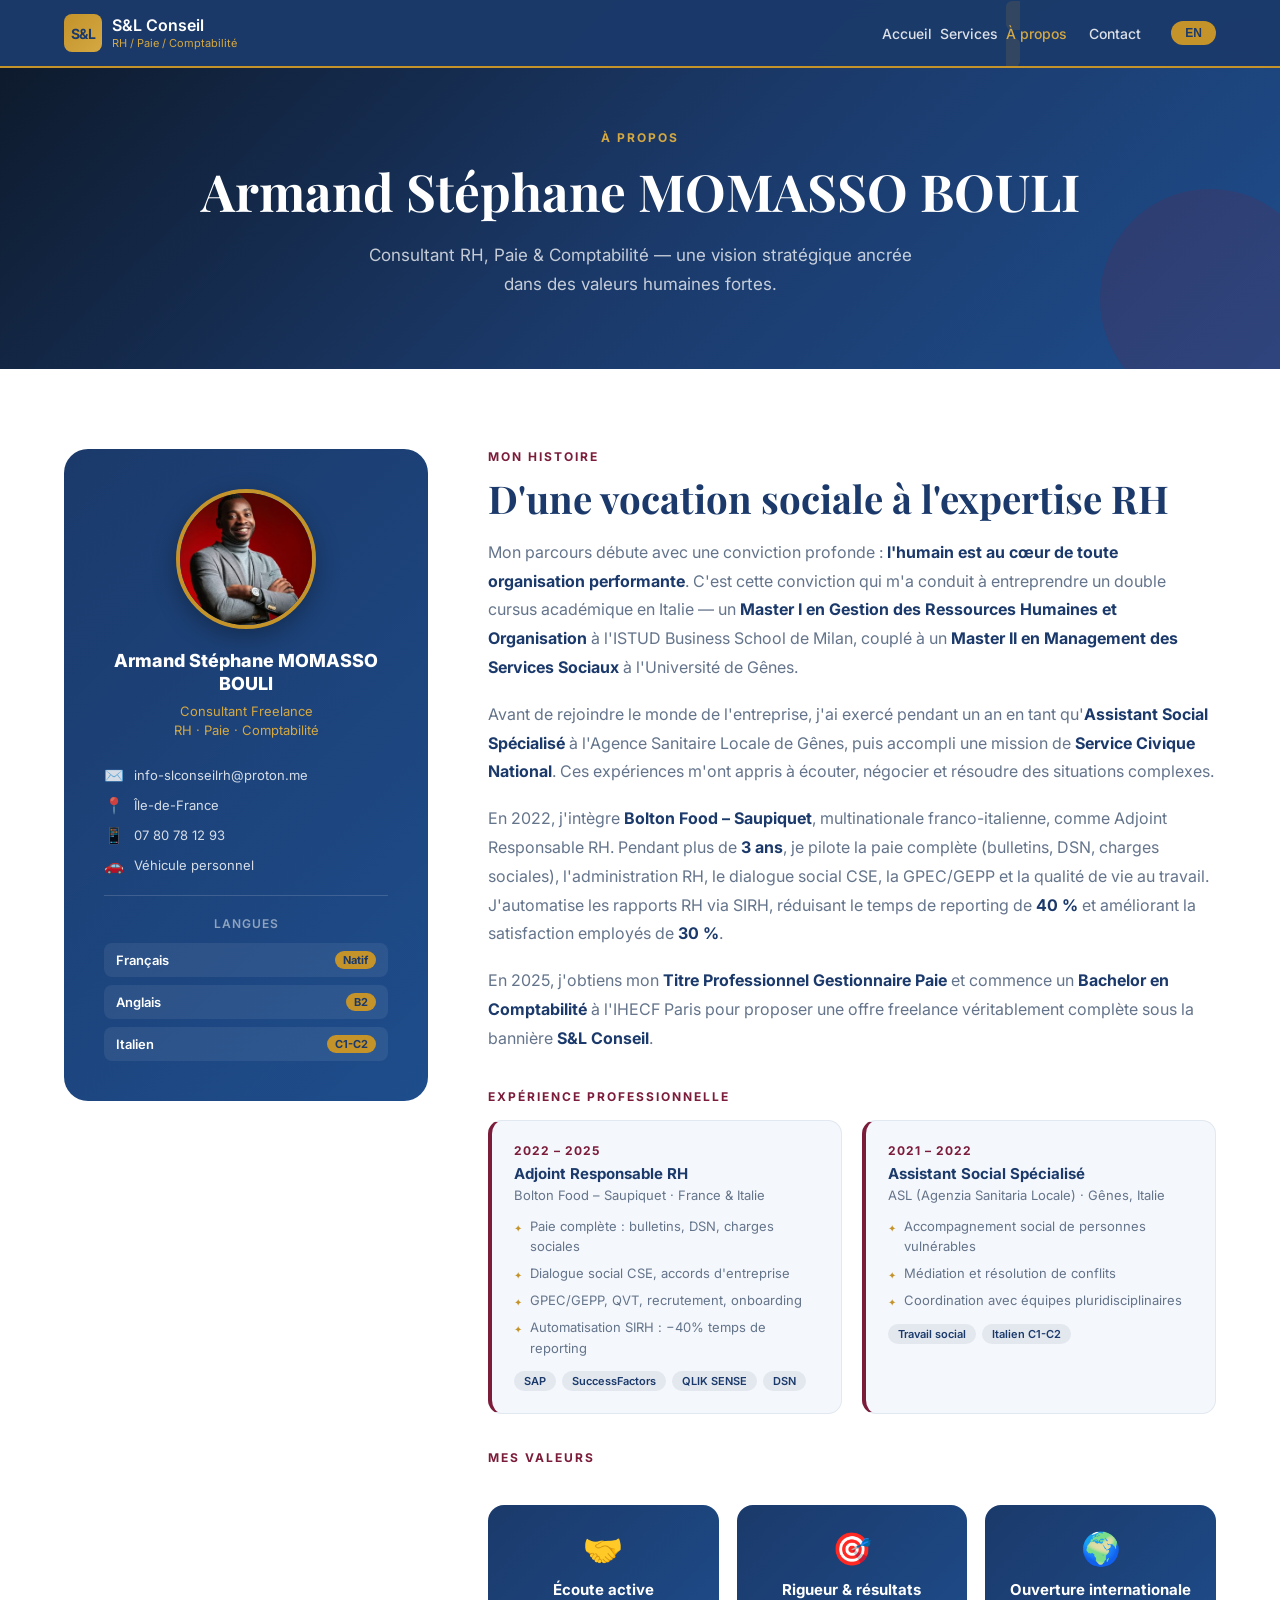
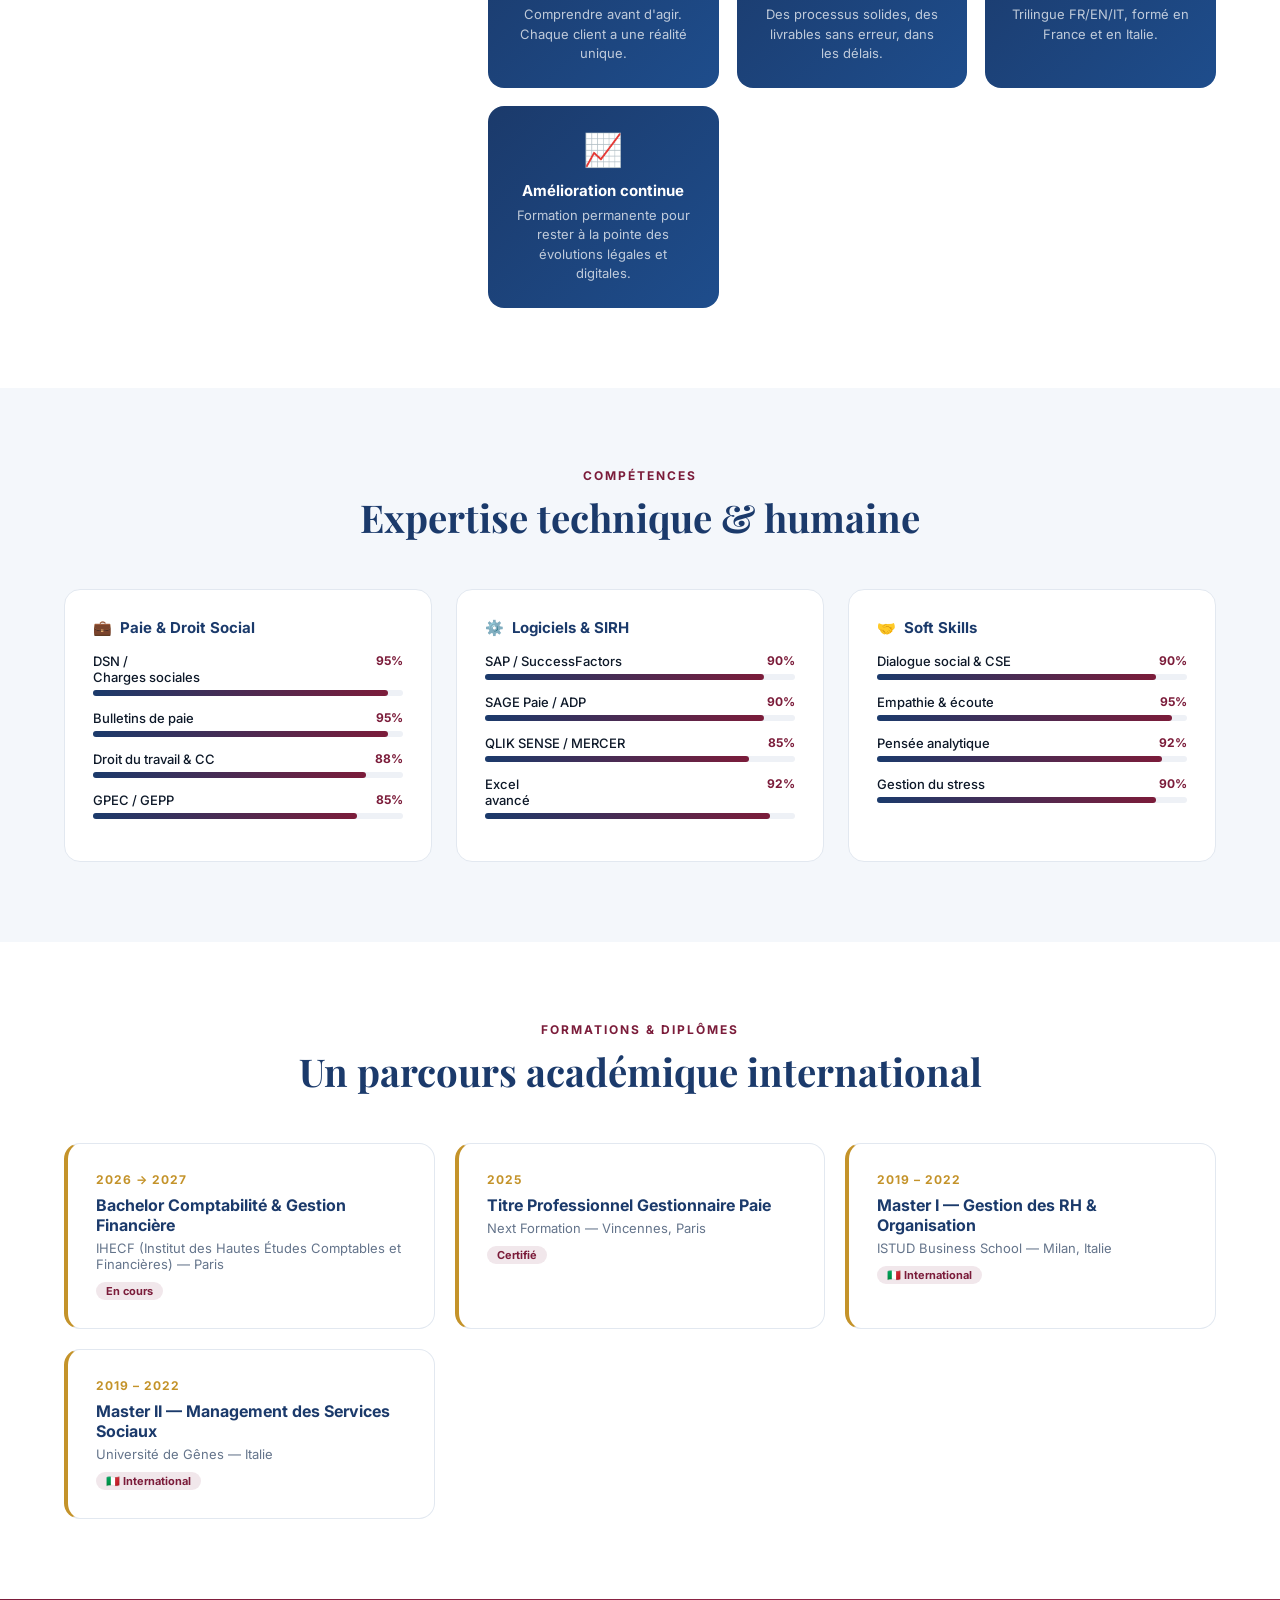
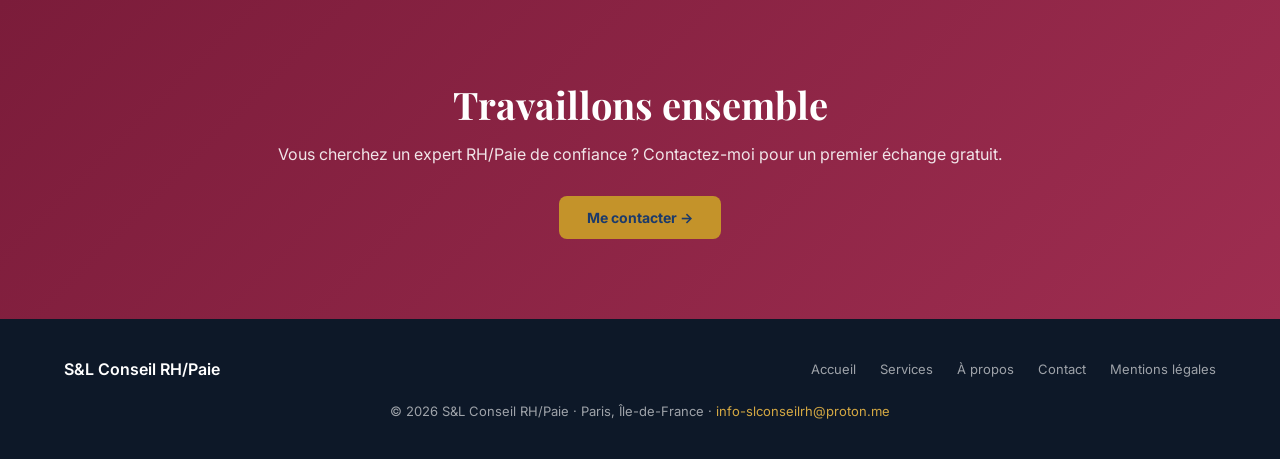
==== commit d1d1f72f: "Update phone number in a-propos.html" ====
--- a/a-propos.html
+++ b/a-propos.html
@@ -156,7 +156,7 @@
         </div>
         <div class="contact-item"><span class="contact-icon" aria-hidden="true">✉️</span>info-slconseilrh@proton.me</div>
         <div class="contact-item"><span class="contact-icon" aria-hidden="true">📍</span>Île-de-France</div>
-        <div class="contact-item"><span class="contact-icon" aria-hidden="true">📱</span>07 80 70 41 52</div>
+        <div class="contact-item"><span class="contact-icon" aria-hidden="true">📱</span>07 80 78 12 93</div>
         <div class="contact-item"><span class="contact-icon" aria-hidden="true">🚗</span><span data-fr>Véhicule personnel</span><span data-en>Own vehicle</span></div>
         <hr class="divider"/>
         <div style="font-size:12px; color:rgba(255,255,255,0.5); margin-bottom:12px; font-weight:600; letter-spacing:1px; text-transform:uppercase;">
